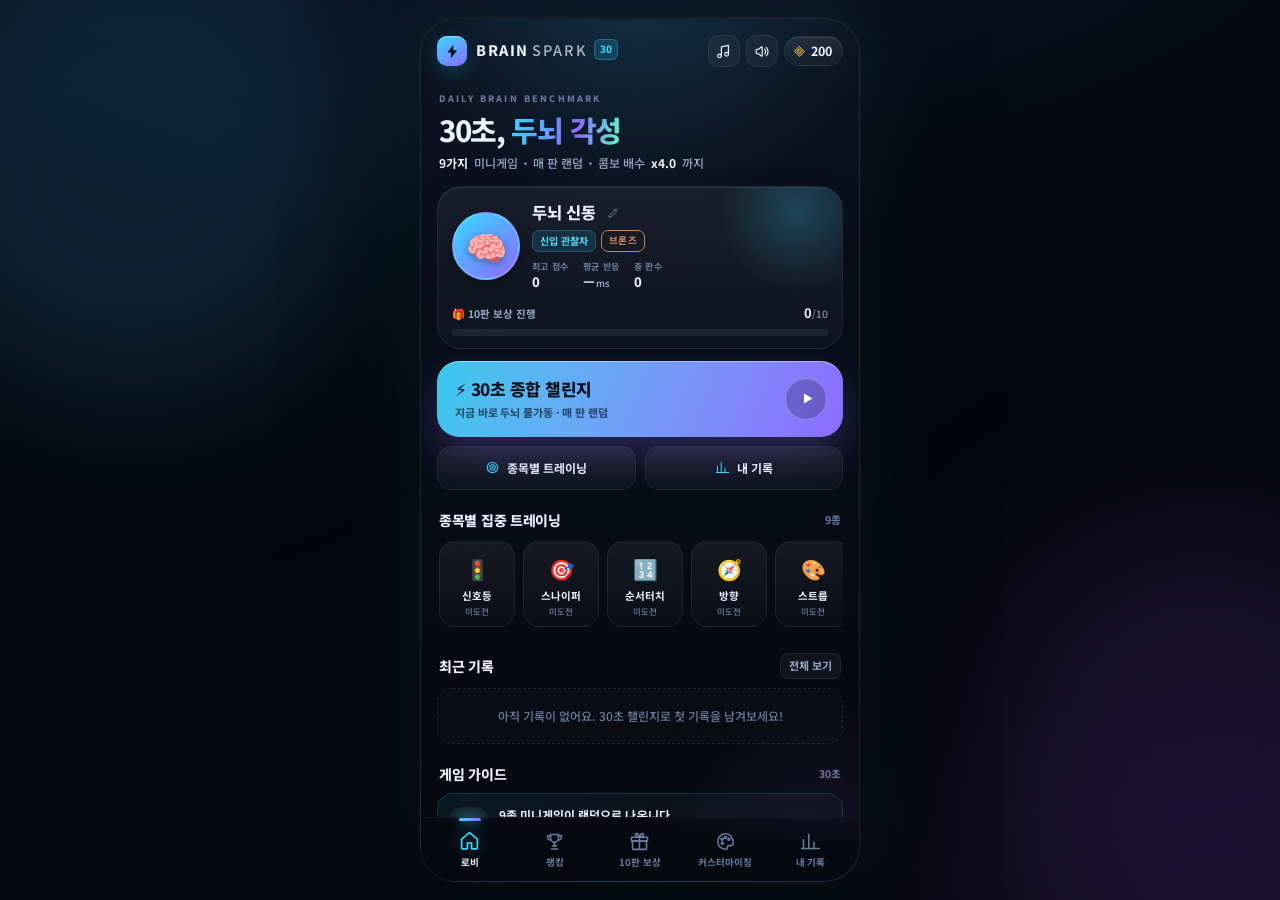
==== Brain-spark-30/index.html @ 2156c52e "Add BRAIN SPARK 30 mini-game (9 brain/reaction games, records, ranking, rewards)" ====
<!doctype html>
<html lang="ko">
<head>
<meta charset="utf-8" />
<meta name="viewport" content="width=device-width, initial-scale=1, maximum-scale=1, user-scalable=no, viewport-fit=cover" />
<meta name="theme-color" content="#05070E" />
<meta name="color-scheme" content="dark" />
<title>브레인 스파크 30 · BRAIN SPARK 30</title>
<meta name="description" content="30초 안에 두뇌를 깨우는 9가지 미니게임. 반응속도와 두뇌 회전을 한 번에 측정하고 기록을 쌓아보세요." />
<meta name="apple-mobile-web-app-capable" content="yes" />
<meta name="mobile-web-app-capable" content="yes" />
<meta name="apple-mobile-web-app-status-bar-style" content="black-translucent" />
<meta name="apple-mobile-web-app-title" content="BRAIN SPARK" />
<meta property="og:title" content="브레인 스파크 30" />
<meta property="og:description" content="30초, 9가지 미니게임으로 측정하는 두뇌·반응속도 챌린지." />
<link rel="icon" href="icons/icon.svg" type="image/svg+xml" />
<link rel="apple-touch-icon" href="icons/icon-192.png" />
<link rel="manifest" href="manifest.webmanifest" />
<link rel="stylesheet" href="css/style.css" />
</head>
<body>
<svg width="0" height="0" style="position:absolute" aria-hidden="true">
  <defs>
    <symbol id="i-home" viewBox="0 0 24 24"><path d="M3.5 10.6 12 3.4l8.5 7.2V20a1 1 0 0 1-1 1h-5.2v-6.3H9.7V21H4.5a1 1 0 0 1-1-1z"/></symbol>
    <symbol id="i-trophy" viewBox="0 0 24 24"><path d="M7.5 4h9v4.2a4.5 4.5 0 0 1-9 0z"/><path d="M7.5 5.4H4.2v1.8A3.2 3.2 0 0 0 7.5 10.4M16.5 5.4h3.3v1.8a3.2 3.2 0 0 1-3.3 3.2"/><path d="M12 12.8V17M8.5 20.6h7M10 17h4"/></symbol>
    <symbol id="i-gift" viewBox="0 0 24 24"><path d="M4 11.5h16V20a1 1 0 0 1-1 1H5a1 1 0 0 1-1-1z"/><path d="M2.8 7.2h18.4v4.3H2.8zM12 7.2V21"/><path d="M12 7.2S11 3 8.7 3 6.8 7.2 12 7.2zM12 7.2S13 3 15.3 3 17.2 7.2 12 7.2z"/></symbol>
    <symbol id="i-palette" viewBox="0 0 24 24"><path d="M12 3.2a8.8 8.8 0 1 0 0 17.6c1.4 0 2.1-.9 2.1-2 0-1.5 1-2.1 2.3-2.1h1.4c1.7 0 3-1.3 3-3.1C20.8 7 16.8 3.2 12 3.2z"/><circle cx="8.1" cy="9.4" r="1.2"/><circle cx="12" cy="7.4" r="1.2"/><circle cx="15.9" cy="9.4" r="1.2"/><circle cx="8.4" cy="14" r="1.2"/></symbol>
    <symbol id="i-chart" viewBox="0 0 24 24"><path d="M4 20V10M10 20V4M16 20v-7M22 20H2"/></symbol>
    <symbol id="i-bolt" viewBox="0 0 24 24"><path d="M13.2 2.5 4.8 13.4h5.1L9.6 21.5l9-11.3h-5.5z"/></symbol>
    <symbol id="i-sound" viewBox="0 0 24 24"><path d="M4.5 14.2v-4.4a1 1 0 0 1 1-1h2.3l3.9-3.2a.8.8 0 0 1 1.3.6v11.6a.8.8 0 0 1-1.3.6l-3.9-3.2H5.5a1 1 0 0 1-1-1z"/><path d="M16.4 8.6a4.8 4.8 0 0 1 0 6.8M18.8 6.2a8.2 8.2 0 0 1 0 11.6"/></symbol>
    <symbol id="i-mute" viewBox="0 0 24 24"><path d="M4.5 14.2v-4.4a1 1 0 0 1 1-1h2.3l3.9-3.2a.8.8 0 0 1 1.3.6v11.6a.8.8 0 0 1-1.3.6l-3.9-3.2H5.5a1 1 0 0 1-1-1z"/><path d="M16.6 9.6l4.4 4.8M21 9.6l-4.4 4.8"/></symbol>
    <symbol id="i-music" viewBox="0 0 24 24"><path d="M9 18V5.4l10-2v12.2"/><circle cx="6.4" cy="18.2" r="2.6"/><circle cx="16.4" cy="15.8" r="2.6"/></symbol>
    <symbol id="i-close" viewBox="0 0 24 24"><path d="M6 6l12 12M18 6 6 18"/></symbol>
    <symbol id="i-pencil" viewBox="0 0 24 24"><path d="M4 20h4l10.5-10.5a2.1 2.1 0 0 0-3-3L5 17v3z"/><path d="M13.5 6.5 17 10"/></symbol>
    <symbol id="i-share" viewBox="0 0 24 24"><path d="M12 16V4M8 7.5 12 3.5l4 4M5 13v6a1 1 0 0 0 1 1h12a1 1 0 0 0 1-1v-6"/></symbol>
    <symbol id="i-play" viewBox="0 0 24 24"><path d="M7 4.8 19 12 7 19.2z"/></symbol>
    <symbol id="i-target" viewBox="0 0 24 24"><circle cx="12" cy="12" r="8.4"/><circle cx="12" cy="12" r="4.4"/><circle cx="12" cy="12" r="1"/></symbol>
    <symbol id="i-coin" viewBox="0 0 24 24"><path d="M12 2.8 21 12l-9 9.2L3 12z"/><path d="M12 7.4 16.6 12 12 16.6 7.4 12z"/></symbol>
    <symbol id="i-clock" viewBox="0 0 24 24"><circle cx="12" cy="12" r="8.6"/><path d="M12 7.2V12l3.4 2.2"/></symbol>
    <symbol id="i-spark" viewBox="0 0 24 24"><path d="M12 2.5 14 9l6.5 2-6.5 2-2 6.5-2-6.5L3.5 11 10 9z"/></symbol>
    <symbol id="i-lock" viewBox="0 0 24 24"><rect x="5" y="10" width="14" height="10" rx="2"/><path d="M8.5 10V7.5a3.5 3.5 0 0 1 7 0V10"/></symbol>
    <symbol id="i-reset" viewBox="0 0 24 24"><path d="M4 12a8 8 0 1 0 2.6-5.9M4 4.5V10h5.5"/></symbol>
  </defs>
</svg>

<div class="page-bg" aria-hidden="true">
  <span class="pg-orb a"></span>
  <span class="pg-orb b"></span>
  <span class="pg-grid"></span>
</div>

<div id="app">
  <div id="frame" data-theme="studio">
    <canvas id="fx-canvas" aria-hidden="true"></canvas>

    <header id="topbar">
      <div class="brand" id="brand">
        <span class="brand-mark"><svg><use href="#i-bolt"/></svg></span>
        <span class="brand-type">BRAIN<span class="thin">SPARK</span><em>30</em></span>
      </div>
      <div class="top-actions">
        <button id="btn-bgm" class="icon-btn" type="button" aria-label="배경음악" aria-pressed="true"><svg><use href="#i-music"/></svg></button>
        <button id="btn-sfx" class="icon-btn" type="button" aria-label="효과음" aria-pressed="true"><svg><use href="#i-sound"/></svg></button>
        <div class="coin-pill" id="top-coins" aria-label="보유 코인">
          <svg class="coin-ico"><use href="#i-coin"/></svg><b id="coin-value">0</b>
        </div>
      </div>
    </header>

    <main id="screens">
      <section class="screen" data-screen="lobby" aria-label="로비"></section>
      <section class="screen" data-screen="rank" aria-label="랭킹"></section>
      <section class="screen" data-screen="rewards" aria-label="10판 보상"></section>
      <section class="screen" data-screen="shop" aria-label="커스터마이징"></section>
      <section class="screen" data-screen="records" aria-label="내 기록"></section>
    </main>

    <nav id="tabbar" aria-label="주요 메뉴">
      <button type="button" class="tab" data-tab="lobby" aria-current="page"><svg><use href="#i-home"/></svg><span>로비</span></button>
      <button type="button" class="tab" data-tab="rank"><svg><use href="#i-trophy"/></svg><span>랭킹</span></button>
      <button type="button" class="tab" data-tab="rewards"><svg><use href="#i-gift"/></svg><span>10판 보상</span><i class="tab-dot" id="reward-dot" hidden></i></button>
      <button type="button" class="tab" data-tab="shop"><svg><use href="#i-palette"/></svg><span>커스터마이징</span></button>
      <button type="button" class="tab" data-tab="records"><svg><use href="#i-chart"/></svg><span>내 기록</span></button>
    </nav>

    <!-- ------------------------------------------------------------- game -->
    <section id="game-layer" class="layer" hidden aria-label="게임 진행">
      <div class="game-top">
        <button id="game-quit" class="round-btn" type="button" aria-label="그만두기"><svg><use href="#i-close"/></svg></button>
        <div class="hud-block">
          <span class="hud-k">SCORE</span>
          <b id="hud-score" class="hud-v">0</b>
        </div>
        <div class="hud-combo" id="hud-combo" data-level="0">
          <b id="combo-mult">x1.0</b>
          <span id="combo-count">콤보 0</span>
        </div>
      </div>
      <div class="timer-wrap">
        <div class="timer-fill" id="timer-fill"></div>
      </div>
      <div class="hud-pop" id="hud-pop" aria-hidden="true"></div>
      <div class="game-stage">
        <div class="round-banner" id="round-banner"></div>
        <div id="game-host" class="game-host"></div>
        <div class="hit-label" id="hit-label" aria-live="polite"></div>
        <div class="round-flash" id="round-flash" aria-hidden="true"></div>
      </div>
      <div class="game-foot">
        <div class="foot-time"><svg><use href="#i-clock"/></svg><span id="game-time">30.0</span><i>s</i></div>
        <div class="round-pips" id="round-pips"></div>
        <div class="foot-mode" id="game-mode">30초 종합 챌린지</div>
      </div>
    </section>

    <!-- ------------------------------------------------------------- pause -->
    <section id="pause-layer" class="layer dim" hidden aria-label="일시정지">
      <div class="pause-card">
        <span class="pause-ico">⏸</span>
        <h2>잠시 멈춤</h2>
        <p>30초 시계도 함께 멈춰 있어요.</p>
        <button id="btn-resume" class="btn primary" type="button">계속하기</button>
        <button id="btn-abort" class="btn quiet" type="button">그만두기 (기록 안 됨)</button>
      </div>
    </section>

    <!-- ------------------------------------------------------------ result -->
    <section id="result-layer" class="layer" hidden aria-label="결과"></section>

    <!-- ------------------------------------------------------------- modal -->
    <div id="modal-layer" class="modal-layer" hidden aria-hidden="true">
      <div class="modal-scrim" data-close="1"></div>
      <div class="modal-card" role="dialog" aria-modal="true" id="modal-card"></div>
    </div>

    <div id="toast-stack" class="toast-stack" aria-live="polite"></div>

    <div id="splash" class="splash">
      <div class="splash-inner">
        <span class="splash-mark"><svg><use href="#i-bolt"/></svg></span>
        <b>BRAIN SPARK <em>30</em></b>
        <span class="splash-bar"><i></i></span>
      </div>
    </div>
  </div>
</div>

<script type="module" src="js/main.js"></script>
</body>
</html>
---- Brain-spark-30/css/style.css ----
/* =========================================================================
   BRAIN SPARK 30 — premium arcade UI
   Dependencies: none. All motion is GPU-friendly (transform / opacity).
   ========================================================================= */

@font-face {
  font-family: 'BS Sans';
  src: url('../fonts/bs-sans.woff2') format('woff2');
  font-weight: 100 900;
  font-style: normal;
  font-display: swap;
}

:root {
  --font: 'BS Sans', 'Pretendard', -apple-system, BlinkMacSystemFont, 'Apple SD Gothic Neo',
    'Noto Sans KR', 'Malgun Gothic', system-ui, sans-serif;
  --text: #EAF1FF;
  --muted: #97A7C6;
  --dim: #6B7C9D;
  --line: rgba(255, 255, 255, 0.075);
  --line-2: rgba(255, 255, 255, 0.12);
  --panel: rgba(255, 255, 255, 0.045);
  --panel-2: rgba(255, 255, 255, 0.075);
  --ink: #04101A;

  --accent: #37D9FF;
  --accent2: #8C6BFF;
  --accent3: #5CFFC8;
  --warn: #FFC24B;
  --danger: #FF6B7A;

  --bg: #05070E;
  --frame-1: #0B1222;
  --frame-2: #070B15;
  --glow-1: rgba(55, 217, 255, 0.16);
  --glow-2: rgba(140, 107, 255, 0.14);

  --r-lg: 24px;
  --r-md: 18px;
  --r-sm: 12px;
  --ease: cubic-bezier(0.22, 1, 0.36, 1);
  --spring: cubic-bezier(0.34, 1.56, 0.64, 1);
}

#frame[data-theme='sunset'] {
  --accent: #FF9E4C; --accent2: #FF4D8D; --accent3: #FFD36B;
  --bg: #0B0608; --frame-1: #1C1017; --frame-2: #0C0709;
  --glow-1: rgba(255, 158, 76, 0.18); --glow-2: rgba(255, 77, 141, 0.15);
}
#frame[data-theme='lagoon'] {
  --accent: #2BF5C4; --accent2: #2FA8FF; --accent3: #B4FFE7;
  --bg: #03090C; --frame-1: #061A22; --frame-2: #041014;
  --glow-1: rgba(43, 245, 196, 0.16); --glow-2: rgba(47, 168, 255, 0.15);
}
#frame[data-theme='violet'] {
  --accent: #B071FF; --accent2: #FF5FD2; --accent3: #7CC7FF;
  --bg: #07030F; --frame-1: #160D28; --frame-2: #0A0614;
  --glow-1: rgba(176, 113, 255, 0.18); --glow-2: rgba(255, 95, 210, 0.14);
}
#frame[data-theme='crimson'] {
  --accent: #FF5A5A; --accent2: #FFB03A; --accent3: #FF8A8A;
  --bg: #0B0405; --frame-1: #1D0B0E; --frame-2: #0D0507;
  --glow-1: rgba(255, 90, 90, 0.18); --glow-2: rgba(255, 176, 58, 0.13);
}
#frame[data-theme='aurora'] {
  --accent: #5CFFC8; --accent2: #7C8CFF; --accent3: #B8FFE6;
  --bg: #04100F; --frame-1: #07201F; --frame-2: #05101A;
  --glow-1: rgba(92, 255, 200, 0.18); --glow-2: rgba(124, 140, 255, 0.16);
}

* { box-sizing: border-box; }
[hidden] { display: none !important; }
html, body { height: 100%; margin: 0; }
body {
  background: var(--bg);
  color: var(--text);
  font-family: var(--font);
  font-size: 15px;
  font-weight: 500;
  line-height: 1.45;
  -webkit-font-smoothing: antialiased;
  text-rendering: optimizeLegibility;
  -webkit-tap-highlight-color: transparent;
  overscroll-behavior: none;
  overflow: hidden;
}
button { font: inherit; color: inherit; background: none; border: 0; padding: 0; cursor: pointer; }
input { font: inherit; color: inherit; }
svg { width: 20px; height: 20px; fill: none; stroke: currentColor; stroke-width: 1.7; stroke-linecap: round; stroke-linejoin: round; }
h1, h2, h3, p { margin: 0; }
ul, ol { margin: 0; padding: 0; list-style: none; }
::selection { background: var(--accent); color: var(--ink); }

/* ------------------------------------------------------------------ page bg */

.page-bg {
  position: fixed; inset: 0; overflow: hidden;
  background:
    radial-gradient(120% 80% at 50% -20%, #0D1730 0%, rgba(5, 7, 14, 0) 62%),
    radial-gradient(80% 60% at 100% 110%, #150F27 0%, rgba(5, 7, 14, 0) 58%),
    #04060B;
}
.pg-orb {
  position: absolute; border-radius: 50%; filter: blur(80px); opacity: 0.5;
  animation: orbFloat 22s var(--ease) infinite alternate;
}
.pg-orb.a { width: 520px; height: 520px; left: -10%; top: -12%; background: #123C5A; }
.pg-orb.b { width: 460px; height: 460px; right: -12%; bottom: -8%; background: #2A1B4D; animation-delay: -8s; }
.pg-grid {
  position: absolute; inset: 0; opacity: 0.18;
  background-image: linear-gradient(rgba(255,255,255,.05) 1px, transparent 1px), linear-gradient(90deg, rgba(255,255,255,.05) 1px, transparent 1px);
  background-size: 64px 64px;
  mask-image: radial-gradient(70% 60% at 50% 40%, #000 0%, transparent 78%);
  -webkit-mask-image: radial-gradient(70% 60% at 50% 40%, #000 0%, transparent 78%);
}
@keyframes orbFloat { to { transform: translate3d(40px, 30px, 0) scale(1.12); } }

#app { position: relative; height: 100%; display: grid; place-items: center; padding: 0; }

#frame {
  position: relative;
  width: 100%;
  height: 100dvh;
  max-width: 440px;
  display: flex;
  flex-direction: column;
  overflow: hidden;
  background:
    radial-gradient(90% 46% at 50% -6%, var(--glow-1) 0%, transparent 62%),
    radial-gradient(70% 42% at 92% 104%, var(--glow-2) 0%, transparent 60%),
    linear-gradient(178deg, var(--frame-1) 0%, var(--frame-2) 58%, #05070D 100%);
  transition: background 0.5s var(--ease);
}
#frame::before {
  content: ''; position: absolute; inset: 0; pointer-events: none; z-index: 1;
  background-image: radial-gradient(rgba(255,255,255,.05) 0.6px, transparent 0.6px);
  background-size: 3px 3px; opacity: 0.35; mix-blend-mode: overlay;
}
#fx-canvas { position: absolute; inset: 0; width: 100%; height: 100%; pointer-events: none; z-index: 45; }

@media (min-width: 560px) {
  #app { padding: 18px; }
  #frame {
    height: min(880px, calc(100dvh - 36px));
    border-radius: 36px;
    border: 1px solid rgba(255, 255, 255, 0.08);
    box-shadow:
      0 40px 120px rgba(0, 0, 0, 0.7),
      0 0 0 1px rgba(255, 255, 255, 0.03),
      0 0 90px var(--glow-1);
  }
}

/* ------------------------------------------------------------------ topbar */

#topbar {
  position: relative; z-index: 6;
  display: flex; align-items: center; justify-content: space-between;
  padding: 14px 16px 8px;
  min-height: 58px;
  flex: none;
}
.brand { display: flex; align-items: center; gap: 9px; }
.brand-mark {
  width: 30px; height: 30px; display: grid; place-items: center; border-radius: 10px;
  background: linear-gradient(150deg, var(--accent), var(--accent2));
  color: var(--ink);
  box-shadow: 0 6px 18px rgba(55, 217, 255, 0.22), inset 0 1px 0 rgba(255,255,255,.4);
}
.brand-mark svg { width: 17px; height: 17px; fill: currentColor; stroke: none; }
.brand-type {
  font-size: 14.5px; font-weight: 800; letter-spacing: 0.11em;
  display: inline-flex; align-items: baseline; gap: 3px;
}
.brand-type .thin { font-weight: 500; opacity: 0.72; letter-spacing: 0.14em; }
.brand-type em {
  font-style: normal; font-size: 10px; font-weight: 800; letter-spacing: 0;
  padding: 2px 5px; border-radius: 6px; margin-left: 3px;
  color: var(--accent); background: color-mix(in srgb, var(--accent) 16%, transparent);
  border: 1px solid color-mix(in srgb, var(--accent) 32%, transparent);
  transform: translateY(-3px);
}
.top-actions { display: flex; align-items: center; gap: 6px; }
.icon-btn {
  width: 32px; height: 32px; border-radius: 11px; display: grid; place-items: center;
  color: var(--dim); border: 1px solid transparent;
  transition: color .2s, background .2s, border-color .2s, transform .15s;
}
.icon-btn svg { width: 17px; height: 17px; }
.icon-btn[aria-pressed='true'] { color: var(--text); background: var(--panel); border-color: var(--line); }
.icon-btn:active { transform: scale(0.92); }
.coin-pill {
  display: inline-flex; align-items: center; gap: 5px;
  padding: 5px 10px 5px 8px; border-radius: 999px;
  background: linear-gradient(180deg, rgba(255,255,255,.09), rgba(255,255,255,.035));
  border: 1px solid var(--line);
  font-variant-numeric: tabular-nums;
  box-shadow: inset 0 1px 0 rgba(255,255,255,.08);
}
.coin-pill b { font-size: 12.5px; font-weight: 700; letter-spacing: 0.01em; }
.coin-ico { width: 13px; height: 13px; color: var(--warn); fill: color-mix(in srgb, var(--warn) 20%, transparent); stroke-width: 1.6; }
.coin-pill.bump { animation: coinBump .5s var(--spring); }
@keyframes coinBump { 30% { transform: scale(1.12); } }

/* ----------------------------------------------------------------- screens */

#screens {
  flex: 1; min-height: 0; position: relative; z-index: 4;
  overflow-y: auto; overflow-x: hidden;
  padding: 2px 16px 14px;
  scrollbar-width: none;
  -webkit-overflow-scrolling: touch;
  overscroll-behavior: contain;
}
#screens::-webkit-scrollbar { display: none; }
.screen { display: none; }
.screen.active { display: block; animation: screenIn 0.34s var(--ease); }
@keyframes screenIn { from { opacity: 0; transform: translateY(10px); } }

.page-head { padding: 10px 2px 14px; }
.page-head .kicker {
  display: block; font-size: 9.5px; font-weight: 800; letter-spacing: 0.22em;
  color: var(--accent); text-transform: uppercase; margin-bottom: 5px;
}
.page-head h1 { font-size: 25px; font-weight: 800; letter-spacing: -0.03em; }
.page-head p { font-size: 12.5px; color: var(--muted); margin-top: 5px; }

.card {
  position: relative;
  background: linear-gradient(180deg, rgba(255, 255, 255, 0.058), rgba(255, 255, 255, 0.022));
  border: 1px solid var(--line);
  border-radius: var(--r-lg);
  box-shadow: inset 0 1px 0 rgba(255, 255, 255, 0.07), 0 14px 34px rgba(0, 0, 0, 0.18);
}

/* -------------------------------------------------------------------- nav */

#tabbar {
  position: relative; z-index: 7; flex: none;
  display: grid; grid-template-columns: repeat(5, 1fr);
  padding: 7px 6px calc(8px + env(safe-area-inset-bottom));
  background: linear-gradient(180deg, rgba(10, 14, 24, 0.35), rgba(6, 9, 16, 0.92) 46%);
  border-top: 1px solid rgba(255, 255, 255, 0.055);
  backdrop-filter: blur(18px);
  -webkit-backdrop-filter: blur(18px);
}
.tab {
  position: relative; display: flex; flex-direction: column; align-items: center; gap: 4px;
  padding: 6px 0 3px; border-radius: 14px; color: var(--dim);
  transition: color .22s var(--ease), transform .18s var(--ease);
}
.tab svg { width: 21px; height: 21px; stroke-width: 1.75; transition: transform .25s var(--spring); }
.tab span { font-size: 9.5px; font-weight: 700; letter-spacing: -0.01em; white-space: nowrap; }
.tab::after {
  content: ''; position: absolute; top: -7px; left: 50%; width: 22px; height: 2.5px; border-radius: 2px;
  background: linear-gradient(90deg, var(--accent), var(--accent2));
  transform: translateX(-50%) scaleX(0); opacity: 0;
  transition: transform .28s var(--spring), opacity .2s;
  box-shadow: 0 0 12px var(--accent);
}
.tab[aria-current='page'] { color: var(--text); }
.tab[aria-current='page'] svg { transform: translateY(-1px) scale(1.06); color: var(--accent); filter: drop-shadow(0 0 8px color-mix(in srgb, var(--accent) 45%, transparent)); }
.tab[aria-current='page']::after { transform: translateX(-50%) scaleX(1); opacity: 1; }
.tab:active { transform: scale(0.93); }
.tab-dot {
  position: absolute; top: 4px; right: 50%; margin-right: -16px;
  width: 7px; height: 7px; border-radius: 50%;
  background: var(--warn); box-shadow: 0 0 8px var(--warn);
  animation: dotPulse 1.8s infinite;
}
@keyframes dotPulse { 50% { opacity: .45; transform: scale(.8); } }

/* ------------------------------------------------------------------ atoms */

.kicker { font-size: 9.5px; font-weight: 800; letter-spacing: 0.2em; text-transform: uppercase; color: var(--accent); }

.btn {
  display: inline-flex; align-items: center; justify-content: center; gap: 7px;
  height: 46px; padding: 0 18px; border-radius: 15px;
  font-size: 14px; font-weight: 700; letter-spacing: -0.01em;
  transition: transform .16s var(--ease), filter .2s, background .2s, opacity .2s;
}
.btn:active { transform: scale(0.97); }
.btn svg { width: 17px; height: 17px; }
.btn.primary {
  color: var(--ink);
  background: linear-gradient(135deg, var(--accent) 0%, var(--accent2) 100%);
  box-shadow: 0 10px 26px color-mix(in srgb, var(--accent) 22%, transparent), inset 0 1px 0 rgba(255,255,255,.45);
}
.btn.ghost { background: var(--panel); border: 1px solid var(--line); color: var(--text); }
.btn.quiet { background: transparent; color: var(--muted); font-weight: 600; }
.btn.gold {
  color: #201400;
  background: linear-gradient(135deg, #FFDD8A, #FFAF3D);
  box-shadow: 0 10px 24px rgba(255, 175, 61, 0.24), inset 0 1px 0 rgba(255,255,255,.5);
}
.btn.small { height: 34px; padding: 0 12px; border-radius: 11px; font-size: 12px; }
.btn[disabled] { opacity: 0.4; pointer-events: none; }
.btn.block { width: 100%; }

.chip {
  display: inline-flex; align-items: center; gap: 5px;
  padding: 4px 9px; border-radius: 8px; font-size: 10.5px; font-weight: 700;
  background: var(--panel); border: 1px solid var(--line); color: var(--muted);
}

.seg {
  display: flex; gap: 4px; padding: 4px; border-radius: 14px;
  background: rgba(255, 255, 255, 0.04); border: 1px solid var(--line);
  margin-bottom: 14px;
}
.seg button {
  flex: 1; height: 34px; border-radius: 10px; font-size: 12.5px; font-weight: 700; color: var(--muted);
  transition: color .2s, background .2s, box-shadow .2s;
}
.seg button.on {
  color: var(--text); background: linear-gradient(180deg, rgba(255,255,255,.13), rgba(255,255,255,.05));
  box-shadow: 0 4px 14px rgba(0,0,0,.22), inset 0 1px 0 rgba(255,255,255,.14);
}

.avatar {
  position: relative; border-radius: 50%; display: grid; place-items: center;
  background: linear-gradient(150deg, #22304A, #131B2B);
  border: 2px solid transparent; flex: none;
  box-shadow: 0 8px 22px rgba(0, 0, 0, 0.35);
}
.avatar .glyph { filter: drop-shadow(0 2px 4px rgba(0,0,0,.35)); line-height: 1; }
.avatar.sm { width: 38px; height: 38px; font-size: 19px; }
.avatar.md { width: 50px; height: 50px; font-size: 24px; }
.avatar.lg { width: 68px; height: 68px; font-size: 33px; }
.avatar.xl { width: 86px; height: 86px; font-size: 42px; }

/* frames */
.fr-basic { border-color: rgba(255,255,255,.16); }
.fr-bronze { border-color: #C98551; box-shadow: 0 0 0 2px rgba(201,133,81,.18), 0 8px 22px rgba(0,0,0,.35); }
.fr-silver { border-color: #C9D6EA; box-shadow: 0 0 0 2px rgba(201,214,234,.16), 0 8px 22px rgba(0,0,0,.35); }
.fr-holo {
  border-color: transparent;
  background-image: linear-gradient(#131B2B, #131B2B), linear-gradient(135deg, #5CFFC8, #37D9FF, #B071FF);
  background-origin: border-box; background-clip: padding-box, border-box;
  box-shadow: 0 0 18px rgba(92,255,200,.25);
}
.fr-gold {
  border-color: #FFC24B;
  box-shadow: 0 0 0 2px rgba(255,194,75,.2), 0 0 22px rgba(255,194,75,.28), inset 0 0 14px rgba(255,194,75,.14);
}
.fr-prism { border-color: transparent; animation: prismSpin 6s linear infinite;
  background-image: linear-gradient(#131B2B,#131B2B), conic-gradient(from 0deg,#FF5C6C,#FFC24B,#5CFFC8,#37D9FF,#B071FF,#FF5C6C);
  background-origin: border-box; background-clip: padding-box, border-box;
  box-shadow: 0 0 20px rgba(176,113,255,.3);
}
@keyframes prismSpin { to { filter: hue-rotate(360deg); } }

/* ------------------------------------------------------------------ lobby */

.lobby { padding-top: 4px; }
.hero { padding: 2px 2px 14px; }
.hero-kicker { font-size: 9px; font-weight: 800; letter-spacing: 0.24em; color: var(--dim); }
.hero h1 {
  margin-top: 6px; font-size: 29px; font-weight: 800; letter-spacing: -0.045em; line-height: 1.16;
}
.hero h1 span {
  background: linear-gradient(100deg, var(--accent), var(--accent2) 60%, var(--accent3));
  -webkit-background-clip: text; background-clip: text; color: transparent;
}
.hero p { margin-top: 8px; font-size: 12px; color: var(--muted); display: flex; align-items: center; gap: 6px; flex-wrap: wrap; }
.hero p b { color: var(--text); font-weight: 700; }
.hero-dot { width: 3px; height: 3px; border-radius: 50%; background: var(--dim); }

.profile-card { padding: 14px 14px 12px; margin-bottom: 12px; overflow: hidden; }
.profile-card::after {
  content: ''; position: absolute; right: -40px; top: -60px; width: 170px; height: 170px;
  background: radial-gradient(circle, color-mix(in srgb, var(--accent) 22%, transparent), transparent 66%);
  pointer-events: none;
}
.pf-main { display: flex; align-items: center; gap: 12px; position: relative; z-index: 1; }
.pf-avatar { line-height: 0; border-radius: 50%; }
.pf-id { min-width: 0; flex: 1; }
.pf-name-row { display: flex; align-items: center; gap: 6px; }
.pf-name-row b { font-size: 16.5px; font-weight: 800; letter-spacing: -0.02em; white-space: nowrap; overflow: hidden; text-overflow: ellipsis; max-width: 170px; }
.pf-edit { width: 24px; height: 24px; border-radius: 8px; display: grid; place-items: center; color: var(--dim); border: 1px solid transparent; }
.pf-edit svg { width: 13px; height: 13px; }
.pf-edit:active { background: var(--panel); }
.pf-tags { display: flex; align-items: center; gap: 5px; margin-top: 5px; flex-wrap: wrap; }
.title-chip {
  font-size: 10px; font-weight: 700; padding: 3px 7px; border-radius: 7px;
  color: color-mix(in srgb, var(--accent) 88%, white);
  background: color-mix(in srgb, var(--accent) 12%, transparent);
  border: 1px solid color-mix(in srgb, var(--accent) 24%, transparent);
}
.tier-badge {
  font-size: 9.5px; font-weight: 800; letter-spacing: 0.04em; padding: 3px 7px; border-radius: 7px;
  border: 1px solid currentColor; opacity: .95;
}
.pf-stats { display: flex; gap: 14px; margin-top: 8px; }
.pf-stats div { display: flex; flex-direction: column; }
.pf-stats span { font-size: 9px; color: var(--dim); font-weight: 700; letter-spacing: 0.04em; }
.pf-stats b { font-size: 13px; font-weight: 800; font-variant-numeric: tabular-nums; }
.pf-stats b i { font-style: normal; font-size: 9.5px; color: var(--muted); font-weight: 600; margin-left: 1px; }

.cycle { margin-top: 12px; position: relative; z-index: 1; }
.cycle-head { display: flex; justify-content: space-between; align-items: baseline; font-size: 10.5px; color: var(--muted); font-weight: 700; }
.cycle-head b { font-size: 13px; color: var(--text); font-variant-numeric: tabular-nums; }
.cycle-head b span { color: var(--dim); font-size: 10px; }
.cycle-bar {
  position: relative; height: 7px; margin-top: 6px; border-radius: 99px;
  background: rgba(255, 255, 255, 0.07); overflow: hidden;
}
.cycle-bar i {
  position: absolute; inset: 0 auto 0 0; border-radius: 99px;
  background: linear-gradient(90deg, var(--accent), var(--accent2));
  box-shadow: 0 0 12px color-mix(in srgb, var(--accent) 50%, transparent);
  transition: width .7s var(--ease);
}

.cta-main {
  position: relative; width: 100%; display: flex; align-items: center; gap: 12px;
  padding: 16px 16px 16px 18px; border-radius: 22px; overflow: hidden;
  background: linear-gradient(112deg, color-mix(in srgb, var(--accent) 92%, #001018) 0%, var(--accent2) 100%);
  color: var(--ink); text-align: left;
  box-shadow: 0 18px 38px color-mix(in srgb, var(--accent2) 26%, transparent), inset 0 1px 0 rgba(255,255,255,.4);
  transition: transform .18s var(--ease), box-shadow .3s;
}
.cta-main::before {
  content: ''; position: absolute; top: 0; left: -60%; width: 46%; height: 100%;
  background: linear-gradient(100deg, transparent, rgba(255,255,255,.5), transparent);
  transform: skewX(-16deg); animation: sheen 4.6s ease-in-out infinite;
}
@keyframes sheen { 0%, 62% { left: -60%; } 92%, 100% { left: 125%; } }
.cta-main:active { transform: scale(0.985); }
.cta-text { flex: 1; display: flex; flex-direction: column; gap: 3px; position: relative; z-index: 1; }
.cta-text b { font-size: 17px; font-weight: 800; letter-spacing: -0.03em; display: flex; align-items: center; gap: 6px; }
.cta-text i { font-style: normal; font-size: 11px; font-weight: 700; opacity: 0.66; letter-spacing: -0.01em; }
.cta-go {
  width: 42px; height: 42px; border-radius: 50%; display: grid; place-items: center;
  background: rgba(3, 12, 20, 0.22); color: #fff; position: relative; z-index: 1;
  border: 1px solid rgba(255,255,255,.28);
  backdrop-filter: blur(4px);
}
.cta-go svg { width: 17px; height: 17px; fill: currentColor; stroke: none; margin-left: 2px; }
.cta-row { display: grid; grid-template-columns: 1fr 1fr; gap: 9px; margin-top: 9px; }
.cta-sub {
  display: flex; align-items: center; justify-content: center; gap: 7px;
  height: 44px; border-radius: 15px; font-size: 12px; font-weight: 700; color: var(--text);
  background: linear-gradient(180deg, rgba(255,255,255,.07), rgba(255,255,255,.028));
  border: 1px solid var(--line);
  transition: transform .16s, background .2s;
}
.cta-sub svg { width: 15px; height: 15px; color: var(--accent); }
.cta-sub:active { transform: scale(0.975); background: rgba(255,255,255,.1); }

.block { margin-top: 20px; }
.block-head { display: flex; align-items: center; justify-content: space-between; margin-bottom: 9px; padding: 0 2px; }
.block-head h2 { font-size: 14px; font-weight: 800; letter-spacing: -0.02em; }
.block-head span { font-size: 10.5px; color: var(--dim); font-weight: 700; }
.block-head button { font-size: 11px; color: var(--muted); font-weight: 700; padding: 4px 8px; border-radius: 8px; background: var(--panel); border: 1px solid var(--line); }

.game-strip { display: flex; gap: 8px; overflow-x: auto; padding: 2px 2px 6px; scrollbar-width: none; }
.game-strip::-webkit-scrollbar { display: none; }
.gs-item {
  flex: none; width: 76px; padding: 10px 6px 9px; border-radius: 16px; text-align: center;
  background: linear-gradient(180deg, rgba(255,255,255,.06), rgba(255,255,255,.02));
  border: 1px solid var(--line);
  transition: transform .16s, border-color .2s, background .2s;
}
.gs-item:active { transform: scale(0.95); border-color: color-mix(in srgb, var(--accent) 40%, transparent); }
.gs-item .ico { font-size: 20px; display: block; margin-bottom: 5px; filter: saturate(1.1); }
.gs-item b { display: block; font-size: 10.5px; font-weight: 700; white-space: nowrap; overflow: hidden; text-overflow: ellipsis; }
.gs-item span { display: block; font-size: 8.5px; color: var(--dim); margin-top: 2px; font-variant-numeric: tabular-nums; }
.gs-item .best { color: var(--accent); }

.recent-list { display: flex; flex-direction: column; gap: 6px; }
.rec-row {
  display: flex; align-items: center; gap: 10px; padding: 10px 12px; border-radius: 14px;
  background: rgba(255, 255, 255, 0.032); border: 1px solid rgba(255,255,255,.05);
}
.rec-grade {
  width: 34px; height: 34px; border-radius: 11px; display: grid; place-items: center;
  font-size: 13px; font-weight: 800; flex: none;
  background: rgba(255,255,255,.06);
}
.rec-body { flex: 1; min-width: 0; }
.rec-body b { display: block; font-size: 12px; font-weight: 700; white-space: nowrap; overflow: hidden; text-overflow: ellipsis; }
.rec-body span { font-size: 10px; color: var(--dim); }
.rec-score { text-align: right; }
.rec-score b { display: block; font-size: 14px; font-weight: 800; font-variant-numeric: tabular-nums; }
.rec-score span { font-size: 9.5px; color: var(--dim); }
.guide-card {
  width: 100%; display: flex; align-items: center; gap: 11px; padding: 12px;
  border-radius: 16px; text-align: left;
  background: linear-gradient(120deg, color-mix(in srgb, var(--accent) 8%, transparent), rgba(255,255,255,.02));
  border: 1px solid color-mix(in srgb, var(--accent) 18%, transparent);
  transition: transform .16s, background .2s;
}
.guide-card:active { transform: scale(.985); }
.guide-ico { width: 38px; height: 38px; border-radius: 12px; display: grid; place-items: center; font-size: 18px; background: rgba(255,255,255,.06); flex: none; }
.guide-body { flex: 1; min-width: 0; }
.guide-body b { display: block; font-size: 12px; font-weight: 700; }
.guide-body span { font-size: 10px; color: var(--muted); }
.guide-go { font-size: 20px; color: var(--dim); font-weight: 300; padding-right: 2px; }

.pv-tag { position: absolute; left: 8px; bottom: 6px; font-size: 7.5px; font-weight: 800; letter-spacing: .12em; color: rgba(255,255,255,.6); }

.empty-note {
  padding: 18px 14px; border-radius: 16px; text-align: center; font-size: 12px; color: var(--dim);
  border: 1px dashed rgba(255,255,255,.1); background: rgba(255,255,255,.015);
}

/* ----------------------------------------------------------------- ranking */

.podium { display: grid; grid-template-columns: repeat(3, 1fr); align-items: end; gap: 6px; margin: 6px 0 14px; }
.podium-item { display: flex; flex-direction: column; align-items: center; gap: 5px; }
.podium-item .avatar { border-width: 2px; }
.podium-item .p-name { font-size: 10.5px; font-weight: 700; max-width: 84px; overflow: hidden; text-overflow: ellipsis; white-space: nowrap; }
.podium-item .p-score { font-size: 11px; font-weight: 800; color: var(--accent); font-variant-numeric: tabular-nums; }
.podium-item .p-base {
  width: 100%; border-radius: 12px 12px 0 0; margin-top: 3px;
  background: linear-gradient(180deg, rgba(255,255,255,.09), rgba(255,255,255,.02));
  border: 1px solid var(--line); border-bottom: 0;
  display: grid; place-items: center; font-size: 15px; font-weight: 800; color: var(--muted);
}
.podium-item.p1 .p-base { height: 54px; background: linear-gradient(180deg, rgba(255,194,75,.22), rgba(255,194,75,.03)); border-color: rgba(255,194,75,.3); color: #FFD98A; }
.podium-item.p2 .p-base { height: 40px; }
.podium-item.p3 .p-base { height: 30px; }
.podium-item.p1 .avatar { box-shadow: 0 0 0 2px #FFC24B, 0 0 26px rgba(255,194,75,.3); }
.podium-crown { font-size: 13px; line-height: 1; }

.rank-list { display: flex; flex-direction: column; gap: 4px; }
.rk-row {
  display: flex; align-items: center; gap: 10px; padding: 8px 11px; border-radius: 13px;
  border: 1px solid transparent;
  transition: background .2s;
}
.rk-row:nth-child(even) { background: rgba(255,255,255,.022); }
.rk-row.me {
  border-color: color-mix(in srgb, var(--accent) 40%, transparent);
  background: color-mix(in srgb, var(--accent) 9%, transparent);
  box-shadow: 0 0 20px color-mix(in srgb, var(--accent) 10%, transparent);
}
.rk-no { width: 22px; font-size: 11.5px; font-weight: 800; color: var(--dim); text-align: center; font-variant-numeric: tabular-nums; }
.rk-no.top { color: var(--warn); }
.rk-name { flex: 1; min-width: 0; }
.rk-name b { display: block; font-size: 12.5px; font-weight: 700; white-space: nowrap; overflow: hidden; text-overflow: ellipsis; }
.rk-name span { font-size: 9.5px; color: var(--dim); }
.rk-score { font-size: 13px; font-weight: 800; font-variant-numeric: tabular-nums; }
.rk-me-tag { font-size: 8.5px; font-weight: 800; letter-spacing: .08em; color: var(--accent); border: 1px solid color-mix(in srgb, var(--accent) 40%, transparent); padding: 2px 5px; border-radius: 5px; }
.rank-note { font-size: 10.5px; color: var(--dim); text-align: center; padding: 12px 0 4px; }
.game-chips { display: flex; gap: 6px; overflow-x: auto; padding-bottom: 10px; scrollbar-width: none; }
.game-chips::-webkit-scrollbar { display: none; }
.game-chips button {
  flex: none; padding: 6px 10px; border-radius: 9px; font-size: 10.5px; font-weight: 700; color: var(--muted);
  background: rgba(255,255,255,.04); border: 1px solid var(--line);
}
.game-chips button.on { color: var(--ink); background: linear-gradient(135deg, var(--accent), var(--accent2)); border-color: transparent; }

/* ----------------------------------------------------------------- rewards */

.cycle-hero { display: flex; align-items: center; gap: 14px; padding: 16px; margin-bottom: 12px; }
.ring { position: relative; width: 76px; height: 76px; flex: none; display: grid; place-items: center; }
.ring svg { width: 76px; height: 76px; transform: rotate(-90deg); }
.ring .trk { fill: none; stroke: rgba(255,255,255,.08); stroke-width: 6; }
.ring .val { fill: none; stroke: url(#ringGrad); stroke-width: 6; stroke-linecap: round; transition: stroke-dashoffset .8s var(--ease); }
.ring b { position: absolute; font-size: 17px; font-weight: 800; font-variant-numeric: tabular-nums; }
.ring b i { font-style: normal; font-size: 9px; color: var(--dim); font-weight: 700; }
.cycle-info { flex: 1; }
.cycle-info .kicker { font-size: 9px; }
.cycle-info h2 { font-size: 16px; font-weight: 800; margin-top: 2px; letter-spacing: -0.02em; }
.cycle-info p { font-size: 11.5px; color: var(--muted); margin-top: 3px; }
.cycle-info p b { color: var(--accent); }

.dots10 { display: flex; gap: 5px; padding: 2px 4px 14px; }
.dots10 i {
  flex: 1; height: 5px; border-radius: 99px; background: rgba(255,255,255,.08);
  transition: background .3s, box-shadow .3s;
}
.dots10 i.on { background: linear-gradient(90deg, var(--accent), var(--accent2)); box-shadow: 0 0 10px color-mix(in srgb, var(--accent) 40%, transparent); }
.dots10 i.ready { background: var(--warn); box-shadow: 0 0 10px rgba(255,194,75,.5); }

.milestones { display: flex; flex-direction: column; gap: 7px; }
.ms-item {
  display: flex; align-items: center; gap: 11px; padding: 11px 12px; border-radius: 15px;
  background: rgba(255,255,255,.032); border: 1px solid rgba(255,255,255,.055);
  transition: border-color .25s, background .25s;
}
.ms-item.done { opacity: .62; }
.ms-item.ready { border-color: color-mix(in srgb, var(--warn) 45%, transparent); background: rgba(255,194,75,.07); }
.ms-icon { width: 34px; height: 34px; border-radius: 11px; display: grid; place-items: center; font-size: 16px; background: rgba(255,255,255,.055); flex: none; }
.ms-body { flex: 1; }
.ms-body b { display: block; font-size: 12.5px; font-weight: 700; }
.ms-body span { font-size: 10px; color: var(--muted); }
.ms-body span em { font-style: normal; color: var(--warn); font-weight: 700; }
.ms-state { font-size: 11px; font-weight: 700; color: var(--dim); }
.ms-state.ok { color: var(--accent); }

.chest-card {
  position: relative; margin-top: 12px; padding: 18px 16px; border-radius: 20px; overflow: hidden;
  background:
    radial-gradient(90% 120% at 80% 0%, rgba(255,194,75,.18), transparent 66%),
    linear-gradient(180deg, rgba(255,255,255,.06), rgba(255,255,255,.02));
  border: 1px solid rgba(255,194,75,.22);
  display: flex; align-items: center; gap: 14px;
}
.chest-card.ready { border-color: rgba(255,194,75,.6); box-shadow: 0 0 34px rgba(255,194,75,.16); }
.chest-art { font-size: 34px; filter: drop-shadow(0 6px 14px rgba(255,194,75,.35)); }
.chest-card.locked .chest-art { filter: grayscale(1) opacity(.5); }
.chest-card .ms-state, .chest-card .btn { flex: none; white-space: nowrap; }
.chest-body { flex: 1; }
.chest-body b { font-size: 13.5px; font-weight: 800; display: block; }
.chest-body p { font-size: 10px; color: var(--muted); margin-top: 3px; line-height: 1.45; }
.chest-body p em { font-style: normal; color: var(--warn); }

/* -------------------------------------------------------------------- shop */

.shop-wallet { display: flex; align-items: center; justify-content: space-between; padding: 11px 14px; border-radius: 14px; margin-bottom: 12px;
  background: linear-gradient(120deg, rgba(255,255,255,.06), rgba(255,255,255,.02)); border: 1px solid var(--line); }
.shop-wallet .lbl { font-size: 11px; color: var(--muted); font-weight: 700; }
.shop-wallet b { font-size: 17px; font-weight: 800; font-variant-numeric: tabular-nums; display: flex; align-items: center; gap: 5px; }
.shop-wallet b svg { width: 14px; height: 14px; color: var(--warn); }

.shop-tabs { display: flex; gap: 5px; margin-bottom: 12px; overflow-x: auto; scrollbar-width: none; padding-bottom: 2px; }
.shop-tabs::-webkit-scrollbar { display: none; }
.shop-tabs button {
  flex: none; padding: 7px 12px; border-radius: 10px; font-size: 11.5px; font-weight: 700; color: var(--muted);
  border: 1px solid transparent; background: rgba(255,255,255,.035);
}
.shop-tabs button.on { color: var(--text); background: rgba(255,255,255,.09); border-color: var(--line-2); }

.shop-grid { display: grid; grid-template-columns: 1fr 1fr; gap: 9px; }
.shop-item { position: relative; padding: 10px; border-radius: 17px; overflow: hidden;
  background: linear-gradient(180deg, rgba(255,255,255,.055), rgba(255,255,255,.02));
  border: 1px solid var(--line); display: flex; flex-direction: column; gap: 8px; }
.shop-item.equipped { border-color: color-mix(in srgb, var(--accent) 55%, transparent); box-shadow: 0 0 0 1px color-mix(in srgb, var(--accent) 30%, transparent), 0 0 22px color-mix(in srgb, var(--accent) 10%, transparent); }
.shop-preview {
  height: 74px; border-radius: 12px; display: grid; place-items: center; position: relative; overflow: hidden;
  background: #0A101C; border: 1px solid rgba(255,255,255,.05);
}
.shop-preview.theme-pv { background: linear-gradient(150deg, var(--t1), var(--t2)); }
.theme-pv .pv-chip { display: flex; gap: 5px; }
.pv-mini { position: absolute; inset: 9px; display: flex; flex-direction: column; gap: 5px; padding: 7px; border-radius: 9px; background: rgba(4,8,14,.5); border: 1px solid rgba(255,255,255,.09); }
.pv-mini .pv-top { display: flex; align-items: center; gap: 5px; }
.pv-mini .pv-av { width: 14px; height: 14px; border-radius: 50%; flex: none; }
.pv-mini .pv-lines { flex: 1; display: flex; flex-direction: column; gap: 3px; }
.pv-mini .pv-lines i { display: block; height: 3px; border-radius: 2px; background: rgba(255,255,255,.28); }
.pv-mini .pv-lines i:last-child { width: 56%; background: rgba(255,255,255,.16); }
.pv-mini .pv-cta { height: 12px; border-radius: 4px; margin-top: auto; }
.pv-mini .pv-dots { display: flex; gap: 3px; }
.pv-mini .pv-dots i { flex: 1; height: 3px; border-radius: 2px; background: rgba(255,255,255,.18); }
.theme-pv .pv-chip i { width: 14px; height: 14px; border-radius: 4px; display: block; box-shadow: 0 2px 8px rgba(0,0,0,.4); }
.shop-preview .avatar { box-shadow: 0 6px 16px rgba(0,0,0,.4); }
.pv-particle { position: relative; width: 44px; height: 44px; display: grid; place-items: center; color: var(--accent); }
.pv-particle svg { width: 26px; height: 26px; }
.pv-title { font-size: 12px; font-weight: 800; letter-spacing: -0.02em; padding: 5px 9px; border-radius: 8px; background: rgba(255,255,255,.06); border: 1px solid var(--line); }
.shop-meta { min-height: 30px; }
.shop-meta b { display: block; font-size: 12px; font-weight: 700; letter-spacing: -0.01em; }
.shop-meta span { font-size: 9.5px; color: var(--dim); }
.shop-act { display: flex; gap: 5px; }
.shop-act button { flex: 1; height: 31px; border-radius: 9px; font-size: 11px; font-weight: 800; }
.shop-act .buy { background: linear-gradient(135deg, var(--accent), var(--accent2)); color: var(--ink); }
.shop-act .buy.locked { background: rgba(255,255,255,.06); color: var(--dim); }
.shop-act .eq { background: rgba(255,255,255,.08); color: var(--text); border: 1px solid var(--line); }
.shop-act .own { background: transparent; color: var(--dim); border: 1px solid var(--line); }
.badge-eq {
  position: absolute; top: 8px; left: 8px; z-index: 2; font-size: 8.5px; font-weight: 800; letter-spacing: .06em;
  padding: 3px 6px; border-radius: 6px; color: var(--ink);
  background: linear-gradient(135deg, var(--accent), var(--accent3));
}
.price-tag { display: inline-flex; align-items: center; gap: 2px; }
.price-tag svg { width: 10px; height: 10px; }

/* ----------------------------------------------------------------- records */

.stat-grid { display: grid; grid-template-columns: repeat(3, 1fr); gap: 7px; margin-bottom: 12px; }
.stat-tile { padding: 11px 10px; border-radius: 15px; background: linear-gradient(180deg, rgba(255,255,255,.055), rgba(255,255,255,.02)); border: 1px solid var(--line); }
.stat-tile span { display: block; font-size: 9px; color: var(--dim); font-weight: 700; letter-spacing: .02em; }
.stat-tile b { display: block; font-size: 17px; font-weight: 800; margin-top: 3px; font-variant-numeric: tabular-nums; letter-spacing: -0.02em; }
.stat-tile b i { font-style: normal; font-size: 9.5px; color: var(--muted); font-weight: 700; margin-left: 1px; }

.chart-card { padding: 13px 12px 8px; margin-bottom: 12px; }
.chart-head { display: flex; align-items: baseline; justify-content: space-between; margin-bottom: 6px; }
.chart-head b { font-size: 12px; font-weight: 800; }
.chart-head span { font-size: 10px; color: var(--dim); }
.chart { width: 100%; height: 108px; display: block; overflow: visible; }
.chart .grid { stroke: rgba(255,255,255,.06); stroke-width: 1; }
.chart .area { fill: url(#chartFill); }
.chart .line { fill: none; stroke: url(#chartLine); stroke-width: 2.2; stroke-linejoin: round; stroke-linecap: round; }
.chart .dot { fill: #0A101C; stroke: var(--accent); stroke-width: 2; }
.chart .lbl { fill: var(--dim); font-size: 7.5px; font-weight: 700; }
.chart .val { fill: var(--text); font-size: 8px; font-weight: 800; }

.hist { display: flex; flex-direction: column; gap: 5px; }
.hist-row { display: flex; align-items: center; gap: 9px; padding: 9px 11px; border-radius: 13px; background: rgba(255,255,255,.03); border: 1px solid rgba(255,255,255,.045); }
.hist-grade { width: 32px; height: 32px; border-radius: 10px; display: grid; place-items: center; font-size: 12px; font-weight: 800; flex: none; background: rgba(255,255,255,.06); }
.hist-body { flex: 1; min-width: 0; }
.hist-body b { display: block; font-size: 11.5px; font-weight: 700; white-space: nowrap; overflow: hidden; text-overflow: ellipsis; }
.hist-body span { font-size: 9.5px; color: var(--dim); font-variant-numeric: tabular-nums; }
.hist-score { text-align: right; font-variant-numeric: tabular-nums; }
.hist-score b { display: block; font-size: 13px; font-weight: 800; }
.hist-score span { font-size: 9px; color: var(--dim); }

.records-actions { display: flex; gap: 8px; margin-top: 12px; }

/* -------------------------------------------------------------------- game */

.layer { position: absolute; inset: 0; z-index: 40; display: flex; flex-direction: column; }
#game-layer {
  background:
    radial-gradient(80% 40% at 50% -8%, var(--glow-1), transparent 60%),
    linear-gradient(180deg, #070C16 0%, #05080F 100%);
  z-index: 40;
  animation: layerIn .28s var(--ease);
}
@keyframes layerIn { from { opacity: 0; transform: scale(1.015); } }
#game-layer.urgent { --danger-flash: 1; }

.game-top { display: flex; align-items: center; gap: 10px; padding: 14px 16px 10px; }
.round-btn {
  width: 34px; height: 34px; border-radius: 11px; display: grid; place-items: center;
  color: var(--muted); background: rgba(255,255,255,.05); border: 1px solid var(--line);
}
.round-btn svg { width: 15px; height: 15px; }
.hud-block { flex: 1; display: flex; flex-direction: column; align-items: flex-start; }
.hud-k { font-size: 8px; font-weight: 800; letter-spacing: .22em; color: var(--dim); }
.hud-v { font-size: 26px; font-weight: 800; letter-spacing: -0.04em; font-variant-numeric: tabular-nums; line-height: 1.1; }
.hud-combo {
  display: flex; flex-direction: column; align-items: flex-end; gap: 1px;
  padding: 5px 10px; border-radius: 11px; border: 1px solid var(--line);
  background: rgba(255,255,255,.035);
  transition: border-color .3s, background .3s;
}
.hud-combo b { font-size: 14px; font-weight: 800; font-variant-numeric: tabular-nums; color: var(--muted); }
.hud-combo span { font-size: 8.5px; font-weight: 700; color: var(--dim); }
.hud-combo[data-level='1'] { border-color: rgba(55,217,255,.28); }
.hud-combo[data-level='1'] b { color: var(--accent); }
.hud-combo[data-level='2'] { border-color: rgba(92,255,200,.34); background: rgba(92,255,200,.06); }
.hud-combo[data-level='2'] b { color: var(--accent3); }
.hud-combo[data-level='3'] { border-color: rgba(255,194,75,.4); background: rgba(255,194,75,.07); }
.hud-combo[data-level='3'] b { color: var(--warn); }
.hud-combo[data-level='4'] { border-color: rgba(255,107,122,.45); background: rgba(255,107,122,.08); box-shadow: 0 0 18px rgba(255,107,122,.18); }
.hud-combo[data-level='4'] b { color: #FF8A96; }
.hud-combo.bump { animation: comboBump .32s var(--spring); }
@keyframes comboBump { 40% { transform: scale(1.1); } }

.timer-wrap { height: 4px; margin: 0 16px; border-radius: 4px; background: rgba(255,255,255,.07); overflow: hidden; }
.timer-fill {
  height: 100%; width: 100%; border-radius: 4px; transform-origin: left center;
  background: linear-gradient(90deg, var(--accent), var(--accent2));
  box-shadow: 0 0 14px color-mix(in srgb, var(--accent) 60%, transparent);
  transition: transform .1s linear;
}
#game-layer.urgent .timer-fill { background: linear-gradient(90deg, #FF8A4C, var(--danger)); }

.game-stage {
  flex: 1; min-height: 0; position: relative;
  display: flex; flex-direction: column; padding: 8px 16px 0;
  overflow: hidden;
  isolation: isolate;
}
.game-stage::before {
  content: ''; position: absolute; inset: 0; z-index: 0; pointer-events: none;
  background-image:
    linear-gradient(rgba(255,255,255,.055) 1px, transparent 1px),
    linear-gradient(90deg, rgba(255,255,255,.055) 1px, transparent 1px);
  background-size: 46px 46px;
  -webkit-mask-image: radial-gradient(68% 58% at 50% 46%, #000 0%, transparent 76%);
  mask-image: radial-gradient(68% 58% at 50% 46%, #000 0%, transparent 76%);
  opacity: .75;
}
.game-stage::after {
  content: ''; position: absolute; inset: 0; z-index: 0; pointer-events: none;
  background: radial-gradient(58% 38% at 50% 44%, var(--glow-1), transparent 72%);
  opacity: .8;
}
.game-stage.shake { animation: shake .34s cubic-bezier(.36,.07,.19,.97); }
@keyframes shake {
  10%, 90% { transform: translate(-1px, 0); }
  20%, 80% { transform: translate(2px, 0); }
  30%, 50%, 70% { transform: translate(-4px, 0); }
  40%, 60% { transform: translate(4px, 0); }
}
.round-banner {
  position: absolute; top: 10px; left: 50%; z-index: 4;
  display: flex; align-items: center; gap: 8px;
  padding: 7px 12px 7px 9px; border-radius: 999px;
  background: rgba(9, 14, 24, 0.82); border: 1px solid var(--line-2);
  backdrop-filter: blur(12px);
  transform: translate(-50%, -16px); opacity: 0;
  transition: transform .36s var(--ease), opacity .3s;
  pointer-events: none;
  box-shadow: 0 10px 26px rgba(0,0,0,.3);
}
.round-banner.show { transform: translate(-50%, 0); opacity: 1; }
.rb-icon { font-size: 14px; }
.rb-text { display: flex; flex-direction: column; line-height: 1.15; }
.rb-text b { font-size: 11px; font-weight: 800; letter-spacing: -0.01em; white-space: nowrap; }
.rb-text i { font-style: normal; font-size: 8.5px; color: var(--dim); font-weight: 700; }
.rb-tag { font-size: 7.5px; font-weight: 800; letter-spacing: .1em; padding: 3px 5px; border-radius: 5px; }
.rb-tag.react { color: var(--accent3); background: color-mix(in srgb, var(--accent3) 14%, transparent); }
.rb-tag.brain { color: var(--accent2); background: color-mix(in srgb, var(--accent2) 16%, transparent); }

.game-host { flex: 1; min-height: 0; position: relative; z-index: 2; display: flex; align-items: center; justify-content: center; }
.game-foot {
  display: flex; align-items: center; gap: 10px; padding: 10px 18px calc(14px + env(safe-area-inset-bottom));
  border-top: 1px solid rgba(255,255,255,.05); margin-top: 8px;
}
.foot-time { display: flex; align-items: baseline; gap: 4px; font-variant-numeric: tabular-nums; }
.foot-time svg { width: 13px; height: 13px; color: var(--dim); align-self: center; }
.foot-time span { font-size: 16px; font-weight: 800; letter-spacing: -0.03em; }
.foot-time i { font-style: normal; font-size: 9px; color: var(--dim); font-weight: 700; }
#game-layer.urgent .foot-time span { color: var(--danger); }
.round-pips { flex: 1; display: flex; gap: 3px; align-items: center; justify-content: center; }
.round-pips i { width: 6px; height: 6px; border-radius: 50%; background: rgba(255,255,255,.12); }
.round-pips i.hit { background: var(--accent3); box-shadow: 0 0 6px rgba(92,255,200,.6); }
.round-pips i.miss { background: rgba(255,107,122,.7); }
.foot-mode { font-size: 9px; color: var(--dim); font-weight: 700; letter-spacing: .02em; white-space: nowrap; }

.round-flash { position: absolute; inset: 0; pointer-events: none; opacity: 0; border-radius: 18px; }
.round-flash.good { animation: flashGood .5s ease-out; }
.round-flash.bad { animation: flashBad .5s ease-out; }
@keyframes flashGood { 0% { opacity: 1; box-shadow: inset 0 0 70px rgba(92,255,200,.24); } 100% { opacity: 0; } }
@keyframes flashBad { 0% { opacity: 1; box-shadow: inset 0 0 80px rgba(255,80,100,.3); } 100% { opacity: 0; } }

.hud-pop {
  position: absolute; top: 24px; right: 98px; z-index: 8; pointer-events: none;
  display: flex; flex-direction: column; align-items: flex-end; gap: 1px;
  text-align: right; opacity: 0;
}
.hud-pop b { font-size: 18px; font-weight: 800; letter-spacing: -0.03em; font-variant-numeric: tabular-nums; }
.hud-pop span { font-size: 8.5px; font-weight: 700; color: var(--muted); max-width: 110px; white-space: nowrap; overflow: hidden; text-overflow: ellipsis; }
.hud-pop.good b { color: var(--accent3); text-shadow: 0 0 18px rgba(92,255,200,.45); }
.hud-pop.bad b { color: #FF8A96; font-size: 14px; letter-spacing: 0.04em; }
.hud-pop.pop { animation: hudPop .9s var(--ease) forwards; }
@keyframes hudPop {
  0% { opacity: 0; transform: translateY(6px) scale(.9); }
  18% { opacity: 1; transform: translateY(-2px) scale(1.04); }
  70% { opacity: 1; }
  100% { opacity: 0; transform: translateY(-16px) scale(.98); }
}

.hit-label {
  position: absolute; left: 50%; bottom: 74px; z-index: 6; transform: translateX(-50%);
  display: flex; flex-direction: column; align-items: center; gap: 1px;
  padding: 6px 14px; border-radius: 99px; white-space: nowrap;
  background: rgba(10, 16, 26, 0.82); border: 1px solid var(--line-2);
  backdrop-filter: blur(8px);
  opacity: 0; pointer-events: none; transition: opacity .18s, transform .18s;
}
.hit-label.show { opacity: 1; }
.hit-label b { font-size: 11.5px; font-weight: 800; }
.hit-label span { font-size: 8.5px; font-weight: 700; color: var(--dim); }
.hit-label.good b { color: var(--accent3); }
.hit-label.bad b { color: #FF8A96; }

.score-float {
  position: absolute; z-index: 6; transform: translate(-50%, -50%);
  display: flex; flex-direction: column; align-items: center; gap: 1px;
  pointer-events: none; animation: floatUp .9s var(--ease) forwards;
  text-align: center; white-space: nowrap;
}
.score-float b { font-size: 26px; font-weight: 800; letter-spacing: -0.04em; font-variant-numeric: tabular-nums; }
.score-float span { font-size: 10px; font-weight: 700; color: var(--muted); }
.score-float.good b { color: var(--accent3); text-shadow: 0 0 24px rgba(92,255,200,.5); }
.score-float.bad b { font-size: 15px; color: #FF8A96; }
.score-float.mini { animation-duration: .65s; }
.score-float.mini b { font-size: 15px; color: var(--accent3); opacity: .9; }
@keyframes floatUp {
  0% { opacity: 0; transform: translate(-50%, -40%) scale(.7); }
  22% { opacity: 1; transform: translate(-50%, -56%) scale(1.06); }
  70% { opacity: 1; }
  100% { opacity: 0; transform: translate(-50%, -110%) scale(.96); }
}

/* --------------------------------------------------------------- mini games */

.g { width: 100%; max-width: 366px; display: flex; flex-direction: column; align-items: center; justify-content: center; gap: 18px; position: relative; }
.g-hint { font-size: 10.5px; color: var(--dim); font-weight: 600; letter-spacing: -0.01em; }
.g-hint b { color: var(--muted); font-weight: 800; }
.g-hint b.purple { color: #B782FF; }
.g-hint b.danger { color: #FF8A96; }

/* signal */
.g-signal { gap: 26px; }
.sg-light {
  position: relative; width: clamp(140px, 19vh, 170px); padding: 20px 0 14px;
  display: flex; flex-direction: column; align-items: center; gap: 14px;
  border-radius: 40px;
  background: linear-gradient(180deg, #141C2B, #080C14 72%);
  border: 1px solid rgba(255, 255, 255, 0.1);
  box-shadow:
    inset 0 1px 0 rgba(255,255,255,.1),
    inset 0 -18px 30px rgba(0,0,0,.5),
    0 26px 54px rgba(0, 0, 0, 0.5);
  transition: transform .14s var(--ease), border-color .2s;
}
.sg-light::before {
  content: ''; position: absolute; inset: 8px; border-radius: 32px;
  border: 1px solid rgba(255,255,255,.05); pointer-events: none;
}
.sg-light:active { transform: scale(.985); }
.sg-lamp {
  width: clamp(70px, 9.6vh, 88px); height: clamp(70px, 9.6vh, 88px); border-radius: 50%;
  background: radial-gradient(circle at 50% 40%, #1D2534, #0B0F17 70%);
  box-shadow: inset 0 6px 14px rgba(0,0,0,.85), inset 0 -2px 6px rgba(255,255,255,.05);
  transition: background .16s, box-shadow .16s, transform .16s;
}
.sg-lamp.red.on {
  background: radial-gradient(circle at 42% 34%, #FFB0B0, #FF4D5E 52%, #A31424 100%);
  box-shadow: 0 0 38px rgba(255, 70, 90, 0.5), inset 0 -6px 16px rgba(0,0,0,.45);
}
.sg-lamp.amber.fake {
  background: radial-gradient(circle at 42% 34%, #D9B6FF, #A96BFF 52%, #4C2385 100%);
  box-shadow: 0 0 44px rgba(169, 107, 255, 0.6), inset 0 -6px 16px rgba(0,0,0,.45);
  animation: fakePulse .5s var(--ease) infinite alternate;
}
@keyframes fakePulse { to { transform: scale(1.04); } }
.sg-lamp.green.on {
  background: radial-gradient(circle at 42% 34%, #C8FFE6, #5CFFC8 50%, #089E74 100%);
  box-shadow: 0 0 54px rgba(92, 255, 200, 0.65), inset 0 -6px 16px rgba(0,0,0,.35);
  animation: greenPulse .55s var(--ease) infinite alternate;
}
@keyframes greenPulse { to { transform: scale(1.05); } }
.sg-label {
  font-size: 13px; font-weight: 800; letter-spacing: 0.02em; color: var(--dim);
  padding: 4px 12px; border-radius: 99px; background: rgba(255,255,255,.04);
  transition: color .2s, background .2s;
}
.sg-light[data-state='green'] .sg-label { color: #C8FFE6; background: rgba(92,255,200,.1); }
.sg-light[data-state='fake'] .sg-label { color: #D9B6FF; background: rgba(169,107,255,.12); }
.sg-light.boom { animation: boom .4s ease-out; }
@keyframes boom { 30% { transform: scale(.94); } }

/* sniper */
.g-sniper { gap: 16px; }
.sn-field {
  width: 100%; max-width: min(360px, 56vh); aspect-ratio: 1.34 / 1;
  display: grid; grid-template-columns: repeat(4, 1fr); grid-template-rows: repeat(2, 1fr);
  place-items: center; gap: 4px; padding: 10px;
  border-radius: 22px; border: 1px solid rgba(255,255,255,.06);
  background:
    radial-gradient(circle at 50% 50%, rgba(55,217,255,.08), transparent 68%),
    linear-gradient(180deg, rgba(255,255,255,.035), rgba(255,255,255,.012));
  position: relative;
}
.sn-empty { width: 8px; height: 8px; border-radius: 50%; background: rgba(255,255,255,.09); }
.sn-target {
  position: relative; width: 68px; height: 68px; border-radius: 50%;
  display: grid; place-items: center;
  transition: transform .15s var(--ease);
}
.sn-target:active { transform: scale(.94); }
.sn-target .sn-ring { position: absolute; inset: 0; border-radius: 50%; border: 2px solid; }
.sn-target .sn-core { font-size: 20px; line-height: 1; }
.sn-target.gold { color: #FFD76B; }
.sn-target.gold .sn-ring { border-color: rgba(255,215,107,.7); box-shadow: 0 0 22px rgba(255,194,75,.35), inset 0 0 18px rgba(255,194,75,.2); }
.sn-target.gold::before {
  content: ''; position: absolute; inset: 8px; border-radius: 50%;
  background: radial-gradient(circle, rgba(255,215,107,.22), transparent 70%);
  animation: targetPulse 1.4s var(--ease) infinite;
}
@keyframes targetPulse { 50% { transform: scale(1.18); opacity: .5; } }
.sn-target.bomb { color: #FF8A96; }
.sn-target.bomb .sn-ring { border-color: rgba(255,107,122,.45); box-shadow: inset 0 0 16px rgba(255,107,122,.12); }
.sn-target.bomb .sn-core { font-size: 17px; opacity: .8; }
.sn-target.boom { animation: boom .4s ease-out; }

/* order */
.g-order { gap: 16px; }
.od-grid { display: grid; grid-template-columns: repeat(3, 1fr); gap: 9px; width: 100%; max-width: min(340px, 48vh); }
.od-cell {
  aspect-ratio: 1 / 1; border-radius: 18px; font-size: 27px; font-weight: 800;
  font-variant-numeric: tabular-nums;
  background: linear-gradient(180deg, rgba(255,255,255,.105), rgba(255,255,255,.035));
  border: 1px solid rgba(255,255,255,.13); color: var(--text);
  box-shadow: inset 0 1px 0 rgba(255,255,255,.09), 0 5px 14px rgba(0,0,0,.2);
  transition: transform .12s, background .2s, color .2s, border-color .2s, opacity .2s;
}
.od-cell:active { transform: scale(.95); }
.od-cell.done {
  color: var(--accent); border-color: color-mix(in srgb, var(--accent) 45%, transparent);
  background: color-mix(in srgb, var(--accent) 10%, transparent);
  opacity: .55; transform: scale(.94);
}
.od-cell.bad { border-color: rgba(255,107,122,.6); color: #FF8A96; background: rgba(255,107,122,.1); }
.od-cell.reveal { animation: revealPulse .6s var(--ease) infinite; border-color: var(--warn); color: var(--warn); }
@keyframes revealPulse { 50% { box-shadow: 0 0 24px rgba(255,194,75,.35); } }

/* order next chip */
.od-next {
  display: inline-flex; align-items: center; gap: 7px; padding: 5px 12px 5px 11px;
  border-radius: 99px; background: color-mix(in srgb, var(--accent) 9%, transparent);
  border: 1px solid color-mix(in srgb, var(--accent) 24%, transparent);
}
.od-next span { font-size: 9.5px; font-weight: 700; color: var(--muted); letter-spacing: .02em; }
.od-next b { font-size: 15px; font-weight: 800; color: var(--accent); font-variant-numeric: tabular-nums; }

/* direction */
.g-dir { gap: 16px; }
.dir-rule {
  font-size: 12px; font-weight: 800; letter-spacing: -0.01em; padding: 6px 14px; border-radius: 99px;
  color: var(--accent3); background: color-mix(in srgb, var(--accent3) 10%, transparent);
  border: 1px solid color-mix(in srgb, var(--accent3) 26%, transparent);
}
.dir-rule.inverse { color: #FFB26B; background: rgba(255,178,107,.1); border-color: rgba(255,178,107,.3); }
.dir-arrow {
  font-size: 92px; line-height: 1; font-weight: 300;
  text-shadow: 0 0 40px color-mix(in srgb, var(--accent) 40%, transparent);
  animation: arrowPulse 1.5s var(--ease) infinite;
}
@keyframes arrowPulse { 50% { transform: scale(1.04); opacity: .88; } }
.dir-arrow.up { color: #5CFFC8; } .dir-arrow.down { color: #FF8A96; }
.dir-arrow.left { color: #7CC7FF; } .dir-arrow.right { color: #FFC24B; }
.dir-pad { display: grid; grid-template-columns: repeat(3, 62px); grid-template-rows: repeat(3, 54px); gap: 7px; justify-content: center; }
.dir-key {
  border-radius: 14px; font-size: 20px; color: var(--text);
  background: linear-gradient(180deg, rgba(255,255,255,.105), rgba(255,255,255,.03));
  border: 1px solid rgba(255,255,255,.13);
  box-shadow: inset 0 1px 0 rgba(255,255,255,.09);
  transition: transform .12s, background .2s, color .2s;
}
.dir-key:active { transform: scale(.93); background: rgba(255,255,255,.14); }
.dir-hole { visibility: hidden; }

/* stroop */
.g-stroop { gap: 14px; }
.stroop-rule { font-size: 12px; font-weight: 700; color: var(--muted); }
.stroop-rule b { color: var(--text); font-weight: 800; text-decoration: underline; text-underline-offset: 3px; }
.stroop-word {
  font-size: 60px; font-weight: 900; letter-spacing: -0.06em; line-height: 1.1;
  padding: 4px 10px;
  animation: wordIn .3s var(--spring);
}
@keyframes wordIn { from { transform: scale(.9); opacity: 0; } }
.stroop-opts { display: grid; grid-template-columns: repeat(2, 1fr); gap: 9px; width: 100%; max-width: 322px; }
.stroop-opt {
  display: flex; align-items: center; justify-content: center; gap: 8px;
  height: 58px; border-radius: 15px; font-size: 12.5px; font-weight: 700;
  background: linear-gradient(180deg, rgba(255,255,255,.095), rgba(255,255,255,.03));
  border: 1px solid rgba(255,255,255,.12);
  transition: transform .12s, background .2s;
}
.stroop-opt:active { transform: scale(.96); background: rgba(255,255,255,.11); }
.stroop-opt .dot { width: 16px; height: 16px; border-radius: 50%; flex: none; }

/* math */
.g-math { gap: 18px; }
.math-q {
  font-size: 46px; font-weight: 800; letter-spacing: -0.03em; font-variant-numeric: tabular-nums;
  padding: 10px 6px;
}
.math-q .eq { color: var(--accent); margin: 0 6px; }
.math-opts { display: grid; grid-template-columns: repeat(2, 1fr); gap: 9px; width: 100%; max-width: 330px; }
.math-opts.cmp { grid-template-columns: repeat(3, 1fr); }
.math-opt {
  height: 62px; border-radius: 15px; font-size: 22px; font-weight: 800;
  font-variant-numeric: tabular-nums; color: var(--text);
  background: linear-gradient(180deg, rgba(255,255,255,.1), rgba(255,255,255,.03));
  border: 1px solid rgba(255,255,255,.12);
  box-shadow: inset 0 1px 0 rgba(255,255,255,.08);
  transition: transform .12s, background .2s;
}
.math-opt:active { transform: scale(.96); background: rgba(255,255,255,.13); }

/* memory */
.mem-phase { font-size: 12px; font-weight: 700; color: var(--muted); padding: 5px 12px; border-radius: 99px; background: rgba(255,255,255,.05); border: 1px solid var(--line); }
.mem-phase b { color: var(--accent); font-weight: 800; }
.mem-phase.go { color: var(--ink); background: linear-gradient(135deg, var(--accent), var(--accent3)); border-color: transparent; }
.mem-phase.go b { color: var(--ink); }
.g-mem { gap: 16px; }
.mem-grid { display: grid; gap: 8px; width: 100%; max-width: min(330px, 45vh); }
.mem-grid.big { max-width: 338px; gap: 6px; }
.mem-cell {
  aspect-ratio: 1 / 1; border-radius: 15px; display: grid; place-items: center;
  background: linear-gradient(180deg, rgba(255,255,255,.1), rgba(255,255,255,.032));
  border: 1px solid rgba(255,255,255,.12);
  box-shadow: inset 0 1px 0 rgba(255,255,255,.07); transition: transform .12s, background .16s, border-color .16s, box-shadow .16s;
}
.mem-cell span { width: 8px; height: 8px; border-radius: 50%; background: rgba(255,255,255,.14); transition: background .16s, transform .16s; }
.mem-cell.lit {
  background: radial-gradient(circle, color-mix(in srgb, var(--accent) 45%, transparent), color-mix(in srgb, var(--accent) 12%, transparent));
  border-color: var(--accent); box-shadow: 0 0 24px color-mix(in srgb, var(--accent) 35%, transparent);
  transform: scale(1.03);
}
.mem-cell.lit span { background: #fff; transform: scale(1.6); box-shadow: 0 0 12px #fff; }
.mem-cell.ok { border-color: color-mix(in srgb, var(--accent3) 55%, transparent); background: color-mix(in srgb, var(--accent3) 12%, transparent); }
.mem-cell.ok span { background: var(--accent3); }
.mem-cell.bad { border-color: rgba(255,107,122,.6); background: rgba(255,107,122,.12); }
.mem-cell.reveal { animation: revealPulse .6s var(--ease) infinite; border-color: var(--warn); }
.mem-cell:disabled { cursor: default; }

/* odd one out */
.g-odd { gap: 16px; }
.odd-grid { display: grid; gap: 8px; width: 100%; max-width: min(340px, 47vh); }
.odd-cell {
  aspect-ratio: 1 / 1; border-radius: 15px; display: grid; place-items: center;
  font-size: 26px; color: #E6EEFB;
  background: linear-gradient(180deg, rgba(255,255,255,.085), rgba(255,255,255,.028));
  border: 1px solid rgba(255,255,255,.1);
  box-shadow: inset 0 1px 0 rgba(255,255,255,.06);
  transition: transform .12s, background .2s, border-color .2s;
}
.odd-cell span { display: block; font-size: 28px; line-height: 1; }
.odd-cell:active { transform: scale(.94); background: rgba(255,255,255,.1); }
.odd-cell.bad { border-color: rgba(255,107,122,.5); }
.odd-cell.reveal { border-color: var(--warn); box-shadow: 0 0 22px rgba(255,194,75,.3); }

/* match */
.g-match { gap: 16px; }
.mt-target {
  display: flex; gap: 8px; padding: 12px 16px; border-radius: 18px;
  background: color-mix(in srgb, var(--accent) 8%, transparent);
  border: 1px solid color-mix(in srgb, var(--accent) 28%, transparent);
  box-shadow: 0 0 30px color-mix(in srgb, var(--accent) 10%, transparent);
}
.mt-chip {
  font-size: 32px; line-height: 1; color: var(--text);
  animation: chipIn .3s var(--spring) both; animation-delay: var(--d, 0ms);
}
.mt-chips { display: flex; gap: 4px; }
.mt-opt .mt-chip.sm { font-size: 21px; animation: none; }
@keyframes chipIn { from { opacity: 0; transform: translateY(-6px) scale(.8); } }
.mt-opts { display: grid; grid-template-columns: repeat(2, 1fr); gap: 9px; width: 100%; max-width: 330px; }
.mt-opt {
  height: 66px; border-radius: 15px; display: flex; align-items: center; justify-content: center; gap: 4px;
  background: linear-gradient(180deg, rgba(255,255,255,.1), rgba(255,255,255,.03));
  border: 1px solid rgba(255,255,255,.12);
  transition: transform .12s, background .2s;
}
.mt-opt:active { transform: scale(.96); background: rgba(255,255,255,.12); }

/* ------------------------------------------------------------------- pause */

.layer.dim { background: rgba(3, 6, 12, 0.72); backdrop-filter: blur(10px); -webkit-backdrop-filter: blur(10px); z-index: 46; align-items: center; justify-content: center; padding: 24px; opacity: 0; transition: opacity .22s; }
.layer.dim.on { opacity: 1; }
.pause-card { width: 100%; max-width: 320px; text-align: center; padding: 26px 22px 18px; border-radius: 24px;
  background: linear-gradient(180deg, rgba(22,30,46,.96), rgba(11,16,26,.98)); border: 1px solid var(--line-2);
  box-shadow: 0 30px 70px rgba(0,0,0,.5); }
.pause-ico { font-size: 26px; }
.pause-card h2 { font-size: 19px; font-weight: 800; margin-top: 8px; }
.pause-card p { font-size: 11.5px; color: var(--muted); margin: 5px 0 18px; }
.pause-card .btn { width: 100%; margin-bottom: 7px; }

/* ------------------------------------------------------------------ result */

#result-layer {
  z-index: 50; align-items: center; justify-content: center; padding: 18px;
  background: radial-gradient(70% 50% at 50% 30%, rgba(8, 14, 24, 0.6), rgba(3, 6, 11, 0.94));
  backdrop-filter: blur(14px); -webkit-backdrop-filter: blur(14px);
  overflow-y: auto;
}
.result-card {
  width: 100%; max-width: 372px; border-radius: 26px; padding: 20px 18px 16px; position: relative; overflow: hidden;
  background:
    radial-gradient(90% 60% at 50% -10%, color-mix(in srgb, var(--accent) 16%, transparent), transparent 64%),
    linear-gradient(180deg, #121A2B, #0A0F1A);
  border: 1px solid var(--line-2);
  box-shadow: 0 40px 90px rgba(0,0,0,.6), inset 0 1px 0 rgba(255,255,255,.09);
  animation: resultIn .45s var(--spring);
}
@keyframes resultIn { from { opacity: 0; transform: translateY(18px) scale(.96); } }
.res-mode { display: block; text-align: center; font-size: 9.5px; font-weight: 800; letter-spacing: .2em; color: var(--dim); text-transform: uppercase; }
.grade-wrap { display: flex; flex-direction: column; align-items: center; margin-top: 10px; }
.grade-ring {
  position: relative; width: 108px; height: 108px; border-radius: 50%; display: grid; place-items: center;
  background: radial-gradient(circle, color-mix(in srgb, var(--gc) 16%, transparent), transparent 70%);
  border: 2px solid color-mix(in srgb, var(--gc) 45%, transparent);
  box-shadow: 0 0 44px color-mix(in srgb, var(--gc) 26%, transparent), inset 0 0 30px color-mix(in srgb, var(--gc) 12%, transparent);
}
.grade-ring::before { content: ''; position: absolute; inset: -8px; border-radius: 50%; border: 1px solid color-mix(in srgb, var(--gc) 20%, transparent); animation: ringPulse 2.6s var(--ease) infinite; }
@keyframes ringPulse { 50% { transform: scale(1.06); opacity: .4; } }
.grade-letter { font-size: 46px; font-weight: 900; letter-spacing: -0.06em; color: var(--gc); text-shadow: 0 0 30px color-mix(in srgb, var(--gc) 55%, transparent); line-height: 1; }
.grade-label { font-size: 10px; font-weight: 800; color: var(--gc); opacity: .85; margin-top: -2px; letter-spacing: .02em; }
.res-score { display: flex; align-items: baseline; gap: 4px; margin-top: 12px; }
.res-score b { font-size: 38px; font-weight: 800; letter-spacing: -0.05em; font-variant-numeric: tabular-nums; }
.res-score span { font-size: 12px; color: var(--muted); font-weight: 700; }
.res-best { margin-top: 4px; font-size: 10.5px; font-weight: 700; color: var(--dim); }
.res-best.new { color: var(--warn); text-shadow: 0 0 18px rgba(255,194,75,.4); }

.res-stats { display: grid; grid-template-columns: repeat(4, 1fr); gap: 5px; margin-top: 16px; }
.res-stats div { text-align: center; padding: 8px 3px; border-radius: 12px; background: rgba(255,255,255,.04); border: 1px solid rgba(255,255,255,.05); }
.res-stats span { display: block; font-size: 8px; color: var(--dim); font-weight: 700; }
.res-stats b { display: block; font-size: 13.5px; font-weight: 800; margin-top: 2px; font-variant-numeric: tabular-nums; letter-spacing: -0.02em; }
.res-stats b small { font-size: 8px; color: var(--muted); font-weight: 700; margin-left: 1px; }

.balance { margin-top: 14px; }
.bal-head { display: flex; justify-content: space-between; font-size: 9.5px; font-weight: 800; color: var(--muted); margin-bottom: 5px; }
.bal-head span:first-child { color: var(--accent2); }
.bal-head span:last-child { color: var(--accent); }
.bal-bar { display: flex; gap: 3px; height: 9px; border-radius: 99px; overflow: hidden; background: rgba(255,255,255,.06); }
.bal-bar i { display: block; height: 100%; transition: width .9s var(--ease); }
.bal-bar i.brain { background: linear-gradient(90deg, var(--accent2), color-mix(in srgb, var(--accent2) 60%, var(--accent))); }
.bal-bar i.react { background: linear-gradient(90deg, var(--accent), var(--accent3)); }
.bal-vals { display: flex; justify-content: space-between; margin-top: 4px; font-size: 9px; color: var(--dim); font-weight: 700; font-variant-numeric: tabular-nums; }

.res-rewards { display: flex; align-items: center; justify-content: space-between; margin-top: 14px; padding: 10px 12px; border-radius: 14px;
  background: linear-gradient(120deg, rgba(255,194,75,.1), rgba(255,194,75,.03)); border: 1px solid rgba(255,194,75,.2); }
.res-coins { display: flex; align-items: center; gap: 4px; font-size: 12px; font-weight: 700; }
.res-coins svg { width: 13px; height: 13px; color: var(--warn); }
.res-coins b { font-size: 15px; font-weight: 800; font-variant-numeric: tabular-nums; }
.res-coins span { font-size: 9.5px; color: var(--dim); font-weight: 600; }
.res-cycle { font-size: 9.5px; color: var(--muted); font-weight: 700; text-align: right; }
.res-cycle b { color: var(--text); font-size: 11px; }
.res-cycle { position: relative; }
.plus1 {
  position: absolute; right: -4px; top: -6px; font-style: normal; font-size: 9.5px; font-weight: 800;
  color: var(--accent3); opacity: 0; animation: plusOne 1.8s var(--ease) .45s forwards;
  text-shadow: 0 0 10px rgba(92,255,200,.5);
}
@keyframes plusOne {
  0% { opacity: 0; transform: translateY(6px); }
  20% { opacity: 1; transform: translateY(0); }
  75% { opacity: 1; }
  100% { opacity: 0; transform: translateY(-10px); }
}
.res-note { margin-top: 9px; padding: 8px 11px; border-radius: 11px; font-size: 10.5px; font-weight: 700; text-align: center; color: var(--warn); background: rgba(255,194,75,.09); border: 1px solid rgba(255,194,75,.22); }
.res-actions { display: flex; gap: 7px; margin-top: 14px; }
.res-actions .btn { flex: 1; height: 44px; }
.res-share { width: 44px; flex: none !important; display: grid; place-items: center; }

/* ------------------------------------------------------------------- modal */

.modal-layer { position: absolute; inset: 0; z-index: 60; display: flex; align-items: center; justify-content: center; padding: 22px; }
.modal-layer[hidden] { display: none; }
.modal-scrim { position: absolute; inset: 0; background: rgba(3, 6, 11, 0.72); backdrop-filter: blur(8px); -webkit-backdrop-filter: blur(8px); animation: fadeIn .2s; }
.modal-card {
  position: relative; width: 100%; max-width: 330px; padding: 20px 18px 16px; border-radius: 22px;
  background: linear-gradient(180deg, #151D2E, #0B101B); border: 1px solid var(--line-2);
  box-shadow: 0 30px 70px rgba(0,0,0,.55); animation: modalIn .32s var(--spring);
}
@keyframes modalIn { from { opacity: 0; transform: translateY(12px) scale(.97); } }
@keyframes fadeIn { from { opacity: 0; } }
.modal-card h3 { font-size: 16px; font-weight: 800; letter-spacing: -0.02em; }
.modal-card p { font-size: 11.5px; color: var(--muted); margin-top: 6px; line-height: 1.5; }
.modal-card .field { margin-top: 14px; }
.modal-card input[type='text'] {
  width: 100%; height: 44px; padding: 0 12px; border-radius: 12px;
  background: rgba(255, 255, 255, 0.05); border: 1px solid var(--line-2); color: var(--text);
  font-size: 14px; font-weight: 700; outline: none;
}
.modal-card input[type='text']:focus { border-color: var(--accent); box-shadow: 0 0 0 3px color-mix(in srgb, var(--accent) 14%, transparent); }
.modal-note { font-size: 10px; color: var(--dim); margin-top: 6px; display: flex; justify-content: space-between; }
.modal-actions { display: flex; gap: 7px; margin-top: 16px; }
.modal-actions .btn { flex: 1; height: 42px; font-size: 13px; }
.modal-list { display: flex; flex-direction: column; gap: 6px; margin-top: 14px; max-height: 46vh; overflow-y: auto; }
.modal-list button {
  display: flex; align-items: center; gap: 10px; padding: 10px; border-radius: 13px; text-align: left;
  background: rgba(255,255,255,.04); border: 1px solid var(--line);
}
.modal-list button:active { background: rgba(255,255,255,.09); }
.modal-list .ml-ico { font-size: 18px; width: 34px; height: 34px; display: grid; place-items: center; border-radius: 10px; background: rgba(255,255,255,.05); flex: none; }
.modal-list .ml-body { flex: 1; min-width: 0; }
.modal-list .ml-body b { display: block; font-size: 12.5px; font-weight: 700; }
.modal-list .ml-body span { font-size: 9.5px; color: var(--dim); }
.modal-list .ml-best { font-size: 11px; font-weight: 800; color: var(--accent); font-variant-numeric: tabular-nums; }

/* ------------------------------------------------------------------- toast */

.toast-stack { position: absolute; left: 0; right: 0; bottom: 96px; z-index: 70; display: flex; flex-direction: column; align-items: center; gap: 6px; pointer-events: none; padding: 0 20px; }
.toast {
  display: inline-flex; align-items: center; gap: 7px; max-width: 100%;
  padding: 9px 14px; border-radius: 999px; font-size: 11.5px; font-weight: 700;
  background: rgba(14, 20, 32, 0.94); border: 1px solid var(--line-2); color: var(--text);
  box-shadow: 0 14px 34px rgba(0,0,0,.45); backdrop-filter: blur(10px);
  animation: toastIn .3s var(--spring), toastOut .3s ease-in 2.2s forwards;
}
.toast b { color: var(--accent); }
@keyframes toastIn { from { opacity: 0; transform: translateY(10px) scale(.94); } }
@keyframes toastOut { to { opacity: 0; transform: translateY(-6px); } }

/* ------------------------------------------------------------------ splash */

.splash {
  position: absolute; inset: 0; z-index: 90; display: grid; place-items: center;
  background: radial-gradient(70% 50% at 50% 40%, #0D1730, #04070D 70%);
  transition: opacity .5s var(--ease), visibility .5s;
}
.splash.off { opacity: 0; visibility: hidden; }
.splash-inner { display: flex; flex-direction: column; align-items: center; gap: 12px; }
.splash-mark {
  width: 56px; height: 56px; border-radius: 18px; display: grid; place-items: center;
  background: linear-gradient(150deg, #37D9FF, #8C6BFF); color: #04101A;
  box-shadow: 0 16px 40px rgba(55,217,255,.3);
  animation: splashPop .7s var(--spring);
}
.splash-mark svg { width: 30px; height: 30px; fill: currentColor; stroke: none; }
.splash-inner b { font-size: 13px; letter-spacing: .18em; font-weight: 800; }
.splash-inner b em { font-style: normal; color: #37D9FF; font-size: 10px; margin-left: 3px; }
.splash-bar { width: 92px; height: 3px; border-radius: 3px; background: rgba(255,255,255,.1); overflow: hidden; margin-top: 4px; }
.splash-bar i { display: block; height: 100%; width: 40%; border-radius: 3px; background: linear-gradient(90deg, #37D9FF, #8C6BFF); animation: splashLoad 1.1s var(--ease) infinite; }
@keyframes splashLoad { 0% { transform: translateX(-100%); } 100% { transform: translateX(300%); } }
@keyframes splashPop { from { opacity: 0; transform: scale(.8) translateY(8px); } }

/* --------------------------------------------------------------- responsive */

@media (max-height: 700px) {
  .hero h1 { font-size: 24px; }
  .profile-card { padding: 12px; }
  .avatar.lg { width: 58px; height: 58px; font-size: 28px; }
  .cta-main { padding: 13px 14px 13px 16px; }
  .cta-text b { font-size: 15.5px; }
  .sg-orb { width: 168px; height: 168px; }
  .sq-orb { width: 168px; height: 168px; }
  .dir-arrow { font-size: 68px; }
  .math-q { font-size: 34px; }
  .stroop-word { font-size: 44px; }
}
@media (max-width: 360px) {
  .pf-name-row b { max-width: 130px; font-size: 15px; }
  .stat-tile b { font-size: 15px; }
  .shop-grid { gap: 7px; }
  .dir-pad { grid-template-columns: repeat(3, 50px); grid-template-rows: repeat(3, 46px); }
}

@media (prefers-reduced-motion: reduce) {
  *, *::before, *::after { animation-duration: .001ms !important; animation-iteration-count: 1 !important; transition-duration: .001ms !important; }
}
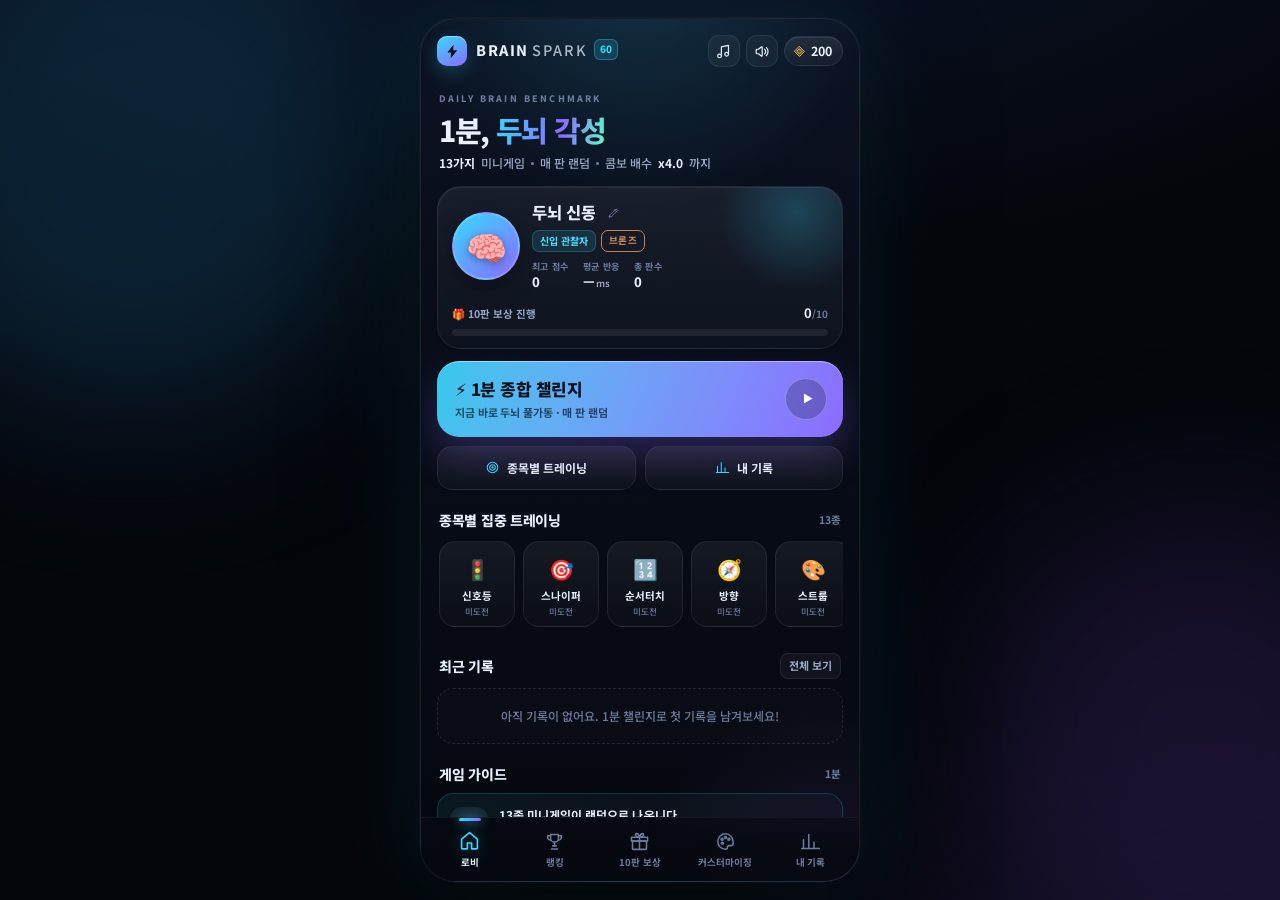
==== commit 519938a6: "Update BRAIN SPARK 60: 1-minute rounds, 4 new mini-games, friend challenge links" ====
--- a/Brain-spark-30/index.html
+++ b/Brain-spark-30/index.html
@@ -5,14 +5,14 @@
 <meta name="viewport" content="width=device-width, initial-scale=1, maximum-scale=1, user-scalable=no, viewport-fit=cover" />
 <meta name="theme-color" content="#05070E" />
 <meta name="color-scheme" content="dark" />
-<title>브레인 스파크 30 · BRAIN SPARK 30</title>
-<meta name="description" content="30초 안에 두뇌를 깨우는 9가지 미니게임. 반응속도와 두뇌 회전을 한 번에 측정하고 기록을 쌓아보세요." />
+<title>브레인 스파크 60 · BRAIN SPARK 60</title>
+<meta name="description" content="1분 안에 두뇌를 깨우는 13가지 미니게임. 반응속도와 두뇌 회전을 한 번에 측정하고, 도전장 링크로 친구와 겨뤄보세요." />
 <meta name="apple-mobile-web-app-capable" content="yes" />
 <meta name="mobile-web-app-capable" content="yes" />
 <meta name="apple-mobile-web-app-status-bar-style" content="black-translucent" />
 <meta name="apple-mobile-web-app-title" content="BRAIN SPARK" />
-<meta property="og:title" content="브레인 스파크 30" />
-<meta property="og:description" content="30초, 9가지 미니게임으로 측정하는 두뇌·반응속도 챌린지." />
+<meta property="og:title" content="브레인 스파크 60" />
+<meta property="og:description" content="1분, 13가지 미니게임으로 측정하는 두뇌·반응속도 챌린지. 친구 도전장으로 대결!" />
 <link rel="icon" href="icons/icon.svg" type="image/svg+xml" />
 <link rel="apple-touch-icon" href="icons/icon-192.png" />
 <link rel="manifest" href="manifest.webmanifest" />
@@ -56,7 +56,7 @@
     <header id="topbar">
       <div class="brand" id="brand">
         <span class="brand-mark"><svg><use href="#i-bolt"/></svg></span>
-        <span class="brand-type">BRAIN<span class="thin">SPARK</span><em>30</em></span>
+        <span class="brand-type">BRAIN<span class="thin">SPARK</span><em>60</em></span>
       </div>
       <div class="top-actions">
         <button id="btn-bgm" class="icon-btn" type="button" aria-label="배경음악" aria-pressed="true"><svg><use href="#i-music"/></svg></button>
@@ -107,9 +107,9 @@
         <div class="round-flash" id="round-flash" aria-hidden="true"></div>
       </div>
       <div class="game-foot">
-        <div class="foot-time"><svg><use href="#i-clock"/></svg><span id="game-time">30.0</span><i>s</i></div>
+        <div class="foot-time"><svg><use href="#i-clock"/></svg><span id="game-time">60.0</span><i>s</i></div>
         <div class="round-pips" id="round-pips"></div>
-        <div class="foot-mode" id="game-mode">30초 종합 챌린지</div>
+        <div class="foot-mode" id="game-mode">1분 종합 챌린지</div>
       </div>
     </section>
 
@@ -118,7 +118,7 @@
       <div class="pause-card">
         <span class="pause-ico">⏸</span>
         <h2>잠시 멈춤</h2>
-        <p>30초 시계도 함께 멈춰 있어요.</p>
+        <p>1분 시계도 함께 멈춰 있어요.</p>
         <button id="btn-resume" class="btn primary" type="button">계속하기</button>
         <button id="btn-abort" class="btn quiet" type="button">그만두기 (기록 안 됨)</button>
       </div>
@@ -138,7 +138,7 @@
     <div id="splash" class="splash">
       <div class="splash-inner">
         <span class="splash-mark"><svg><use href="#i-bolt"/></svg></span>
-        <b>BRAIN SPARK <em>30</em></b>
+        <b>BRAIN SPARK <em>60</em></b>
         <span class="splash-bar"><i></i></span>
       </div>
     </div>
--- a/Brain-spark-30/css/style.css
+++ b/Brain-spark-30/css/style.css
@@ -512,6 +512,7 @@
 .podium-item { display: flex; flex-direction: column; align-items: center; gap: 5px; }
 .podium-item .avatar { border-width: 2px; }
 .podium-item .p-name { font-size: 10.5px; font-weight: 700; max-width: 84px; overflow: hidden; text-overflow: ellipsis; white-space: nowrap; }
+.p-name-row { display: flex; align-items: center; gap: 3px; min-width: 0; max-width: 100%; }
 .podium-item .p-score { font-size: 11px; font-weight: 800; color: var(--accent); font-variant-numeric: tabular-nums; }
 .podium-item .p-base {
   width: 100%; border-radius: 12px 12px 0 0; margin-top: 3px;
@@ -544,6 +545,13 @@
 .rk-name span { font-size: 9.5px; color: var(--dim); }
 .rk-score { font-size: 13px; font-weight: 800; font-variant-numeric: tabular-nums; }
 .rk-me-tag { font-size: 8.5px; font-weight: 800; letter-spacing: .08em; color: var(--accent); border: 1px solid color-mix(in srgb, var(--accent) 40%, transparent); padding: 2px 5px; border-radius: 5px; }
+.rk-me-tag.friend { color: #FFC24B; border-color: rgba(255,194,75,.45); background: rgba(255,194,75,.12); }
+.p-friend { font-size: 8px; font-weight: 800; letter-spacing: .06em; color: #FFC24B; border: 1px solid rgba(255,194,75,.45); padding: 1px 4px; border-radius: 4px; }
+.fr-badge { font-size: 14px; }
+.fr-del { width: 28px; height: 28px; border-radius: 9px; display: grid; place-items: center; color: var(--dim); border: 1px solid var(--line); flex: none; }
+.fr-del svg { width: 12px; height: 12px; }
+.fr-del:active { background: rgba(255,107,122,.12); color: #FF8A96; }
+.friend-manage { margin-top: 18px; }
 .rank-note { font-size: 10.5px; color: var(--dim); text-align: center; padding: 12px 0 4px; }
 .game-chips { display: flex; gap: 6px; overflow-x: auto; padding-bottom: 10px; scrollbar-width: none; }
 .game-chips::-webkit-scrollbar { display: none; }
@@ -931,7 +939,7 @@
 /* sniper */
 .g-sniper { gap: 16px; }
 .sn-field {
-  width: 100%; max-width: min(360px, 56vh); aspect-ratio: 1.34 / 1;
+  width: 100%; max-width: min(366px, 60vh); aspect-ratio: 1.28 / 1;
   display: grid; grid-template-columns: repeat(4, 1fr); grid-template-rows: repeat(2, 1fr);
   place-items: center; gap: 4px; padding: 10px;
   border-radius: 22px; border: 1px solid rgba(255,255,255,.06);
@@ -939,8 +947,23 @@
     radial-gradient(circle at 50% 50%, rgba(55,217,255,.08), transparent 68%),
     linear-gradient(180deg, rgba(255,255,255,.035), rgba(255,255,255,.012));
   position: relative;
-}
-.sn-empty { width: 8px; height: 8px; border-radius: 50%; background: rgba(255,255,255,.09); }
+  box-shadow: inset 0 0 60px rgba(0,0,0,.35), inset 0 1px 0 rgba(255,255,255,.06);
+}
+.sn-field::before {
+  content: ''; position: absolute; inset: 10px; border-radius: 16px;
+  border: 1px dashed rgba(255,255,255,.07); pointer-events: none;
+}
+.sn-field::after {
+  content: ''; position: absolute; left: 50%; top: 50%; width: 26px; height: 26px;
+  transform: translate(-50%, -50%); pointer-events: none; opacity: .5;
+  background:
+    linear-gradient(currentColor, currentColor) center / 100% 1px no-repeat,
+    linear-gradient(currentColor, currentColor) center / 1px 100% no-repeat;
+  color: rgba(255,255,255,.16);
+  border-radius: 50%;
+  box-shadow: 0 0 0 1px rgba(255,255,255,.08);
+}
+.sn-empty { width: 7px; height: 7px; border-radius: 50%; background: rgba(255,255,255,.1); }
 .sn-target {
   position: relative; width: 68px; height: 68px; border-radius: 50%;
   display: grid; place-items: center;
@@ -1126,6 +1149,122 @@
 }
 .mt-opt:active { transform: scale(.96); background: rgba(255,255,255,.12); }
 
+/* quick judge */
+.g-judge { gap: 20px; }
+.jd-rule {
+  font-size: 15px; font-weight: 800; letter-spacing: -0.02em; padding: 8px 16px; border-radius: 99px;
+  color: var(--accent3); background: color-mix(in srgb, var(--accent3) 10%, transparent);
+  border: 1px solid color-mix(in srgb, var(--accent3) 28%, transparent);
+}
+.jd-rule em { font-style: normal; color: var(--text); }
+.jd-row { display: grid; grid-template-columns: 1fr 1fr; gap: 12px; width: 100%; max-width: 326px; }
+.jd-card {
+  aspect-ratio: 1 / 1.1; border-radius: 22px;
+  display: flex; flex-direction: column; align-items: center; justify-content: center; gap: 2px;
+  background: linear-gradient(180deg, rgba(255,255,255,.11), rgba(255,255,255,.035));
+  border: 1px solid rgba(255,255,255,.13);
+  box-shadow: inset 0 1px 0 rgba(255,255,255,.09), 0 10px 22px rgba(0,0,0,.22);
+  transition: transform .12s, background .2s, border-color .2s;
+}
+.jd-card b { font-size: 42px; font-weight: 800; letter-spacing: -0.045em; font-variant-numeric: tabular-nums; line-height: 1.05; }
+.jd-card span { font-size: 10px; font-weight: 800; letter-spacing: .08em; color: var(--dim); }
+.jd-card:active { transform: scale(.96); background: rgba(255,255,255,.14); }
+.jd-card.bad { border-color: rgba(255,107,122,.6); background: rgba(255,107,122,.12); }
+.jd-card.reveal { animation: revealPulse .6s var(--ease) infinite; border-color: var(--warn); }
+
+/* exact stop */
+.g-stop { gap: 14px; }
+.st-head { font-size: 8.5px; font-weight: 800; letter-spacing: .24em; color: var(--dim); }
+.st-gauge {
+  position: relative; width: 100%; max-width: 330px; height: 30px; border-radius: 99px;
+  background: linear-gradient(180deg, rgba(255,255,255,.06), rgba(255,255,255,.02));
+  border: 1px solid rgba(255,255,255,.1);
+  box-shadow: inset 0 2px 8px rgba(0,0,0,.45);
+  overflow: hidden;
+}
+.st-zone {
+  position: absolute; top: 0; bottom: 0; left: var(--zone-x); width: var(--zone-w);
+  background: linear-gradient(180deg, rgba(255,194,75,.45), rgba(255,194,75,.15));
+  border-left: 1px solid rgba(255,214,107,.7); border-right: 1px solid rgba(255,214,107,.7);
+  box-shadow: inset 0 0 22px rgba(255,194,75,.35);
+}
+.st-marker {
+  position: absolute; top: -2px; bottom: -2px; left: 0; width: 4px;
+  transform: translateX(-50%); border-radius: 4px; background: #fff;
+  box-shadow: 0 0 12px #fff, 0 0 26px color-mix(in srgb, var(--accent) 70%, transparent);
+}
+.st-readout { display: flex; align-items: baseline; gap: 3px; font-variant-numeric: tabular-nums; }
+.st-readout b { font-size: 32px; font-weight: 800; letter-spacing: -0.03em; }
+.st-readout i { font-style: normal; font-size: 12px; color: var(--dim); font-weight: 700; }
+.st-btn {
+  width: clamp(104px, 14vh, 132px); height: clamp(104px, 14vh, 132px); border-radius: 50%;
+  font-size: 20px; font-weight: 900; letter-spacing: .05em; color: #0A1018;
+  background: linear-gradient(160deg, #A6BAD1, #5F7288);
+  border: 1px solid rgba(255,255,255,.32);
+  box-shadow: 0 12px 30px rgba(0,0,0,.4), inset 0 2px 0 rgba(255,255,255,.45);
+  transition: transform .1s, background .18s, box-shadow .18s;
+}
+.st-btn:active { transform: scale(.95); }
+.st-btn.armed {
+  background: linear-gradient(160deg, #FFE39B, #FF8A4C);
+  box-shadow: 0 0 40px rgba(255,194,75,.55), inset 0 2px 0 rgba(255,255,255,.6);
+}
+.st-btn.done { background: linear-gradient(160deg, #B6FFE1, #2FE08A); }
+.st-btn.bad { background: linear-gradient(160deg, #FFB1B8, #FF5C6C); }
+
+/* pattern blank */
+.g-pattern { gap: 20px; }
+.pt-rule { font-size: 11px; font-weight: 700; color: var(--muted); }
+.pt-seq { display: flex; align-items: center; justify-content: center; gap: 7px; flex-wrap: wrap; max-width: 340px; }
+.pt-chip {
+  width: 54px; height: 54px; border-radius: 15px; display: grid; place-items: center;
+  background: linear-gradient(180deg, rgba(255,255,255,.1), rgba(255,255,255,.03));
+  border: 1px solid rgba(255,255,255,.12);
+  animation: chipIn .3s var(--spring) both; animation-delay: var(--d, 0ms);
+}
+.pt-chip.blank {
+  border: 1px dashed color-mix(in srgb, var(--accent) 55%, transparent);
+  color: var(--accent); font-size: 21px; font-weight: 800;
+  background: color-mix(in srgb, var(--accent) 8%, transparent); animation: none;
+}
+.pt-num { font-size: 22px; font-weight: 800; font-variant-numeric: tabular-nums; }
+.pt-glyph { font-size: 24px; line-height: 1; }
+.pt-dot { width: 22px; height: 22px; border-radius: 50%; display: block; }
+.pt-opts { display: grid; gap: 9px; width: 100%; max-width: 330px; }
+.pt-opt {
+  height: 62px; border-radius: 15px; display: grid; place-items: center;
+  background: linear-gradient(180deg, rgba(255,255,255,.1), rgba(255,255,255,.03));
+  border: 1px solid rgba(255,255,255,.12);
+  transition: transform .12s, background .2s, border-color .2s;
+}
+.pt-opt .pt-num { font-size: 22px; }
+.pt-opt:active { transform: scale(.96); background: rgba(255,255,255,.13); }
+.pt-opt.bad { border-color: rgba(255,107,122,.6); background: rgba(255,107,122,.12); }
+
+/* flash grid */
+.g-flash { gap: 14px; }
+.fl-head { display: flex; align-items: baseline; gap: 8px; }
+.fl-head span { font-size: 8.5px; font-weight: 800; letter-spacing: .24em; color: var(--dim); }
+.fl-head b { font-size: 16px; font-weight: 800; font-variant-numeric: tabular-nums; color: var(--warn); }
+.fl-head i { font-style: normal; font-size: 10px; color: var(--dim); }
+.fl-grid { display: grid; grid-template-columns: repeat(3, 1fr); gap: 9px; width: 100%; max-width: min(320px, 42vh); }
+.fl-cell {
+  aspect-ratio: 1 / 1; border-radius: 18px;
+  background: linear-gradient(180deg, rgba(255,255,255,.07), rgba(255,255,255,.02));
+  border: 1px solid rgba(255,255,255,.1);
+  box-shadow: inset 0 1px 0 rgba(255,255,255,.06);
+  transition: background .1s, box-shadow .12s, transform .1s, border-color .2s;
+}
+.fl-cell:active { transform: scale(.95); }
+.fl-cell.lit {
+  background: radial-gradient(circle at 50% 45%, #FFF6C8, #FFC24B 55%, #FF8A4C 100%);
+  border-color: #FFE39B;
+  box-shadow: 0 0 30px rgba(255,194,75,.6), inset 0 0 18px rgba(255,255,255,.45);
+  transform: scale(1.03);
+}
+.fl-cell.ok { border-color: color-mix(in srgb, var(--accent3) 55%, transparent); background: color-mix(in srgb, var(--accent3) 12%, transparent); }
+.fl-cell.bad { border-color: rgba(255,107,122,.6); background: rgba(255,107,122,.14); }
+
 /* ------------------------------------------------------------------- pause */
 
 .layer.dim { background: rgba(3, 6, 12, 0.72); backdrop-filter: blur(10px); -webkit-backdrop-filter: blur(10px); z-index: 46; align-items: center; justify-content: center; padding: 24px; opacity: 0; transition: opacity .22s; }
@@ -1211,6 +1350,28 @@
   100% { opacity: 0; transform: translateY(-10px); }
 }
 .res-note { margin-top: 9px; padding: 8px 11px; border-radius: 11px; font-size: 10.5px; font-weight: 700; text-align: center; color: var(--warn); background: rgba(255,194,75,.09); border: 1px solid rgba(255,194,75,.22); }
+.res-note.challenge { color: #FFB1BB; background: rgba(255,90,110,.1); border-color: rgba(255,120,140,.35); }
+.res-challenge { width: 100%; margin-top: 8px; height: 42px; font-size: 12.5px; border-color: rgba(255,120,140,.4); }
+.challenge-banner {
+  display: flex; align-items: center; gap: 10px; padding: 11px 12px; margin-bottom: 12px;
+  border-radius: 18px;
+  background: linear-gradient(120deg, rgba(255,90,110,.18), rgba(255,194,75,.1) 62%, rgba(255,255,255,.02));
+  border: 1px solid rgba(255,120,140,.42);
+  box-shadow: 0 12px 28px rgba(255,80,110,.14);
+}
+.cb-ico { font-size: 20px; flex: none; }
+.cb-body { flex: 1; min-width: 0; }
+.cb-body b { display: block; font-size: 12.5px; font-weight: 800; white-space: nowrap; overflow: hidden; text-overflow: ellipsis; }
+.cb-body span { font-size: 10.5px; color: var(--muted); }
+.cb-body em { font-style: normal; color: #FFC24B; font-weight: 800; font-variant-numeric: tabular-nums; }
+.cb-go {
+  flex: none; font-size: 11px; font-weight: 800; padding: 8px 11px; border-radius: 11px;
+  color: #1A0A0E; background: linear-gradient(135deg, #FFE39B, #FF8A4C); white-space: nowrap;
+  transition: transform .14s;
+}
+.cb-go:active { transform: scale(.95); }
+.cb-x { width: 24px; height: 24px; border-radius: 8px; display: grid; place-items: center; color: var(--dim); flex: none; }
+.cb-x svg { width: 12px; height: 12px; stroke: currentColor; fill: none; }
 .res-actions { display: flex; gap: 7px; margin-top: 14px; }
 .res-actions .btn { flex: 1; height: 44px; }
 .res-share { width: 44px; flex: none !important; display: grid; place-items: center; }
